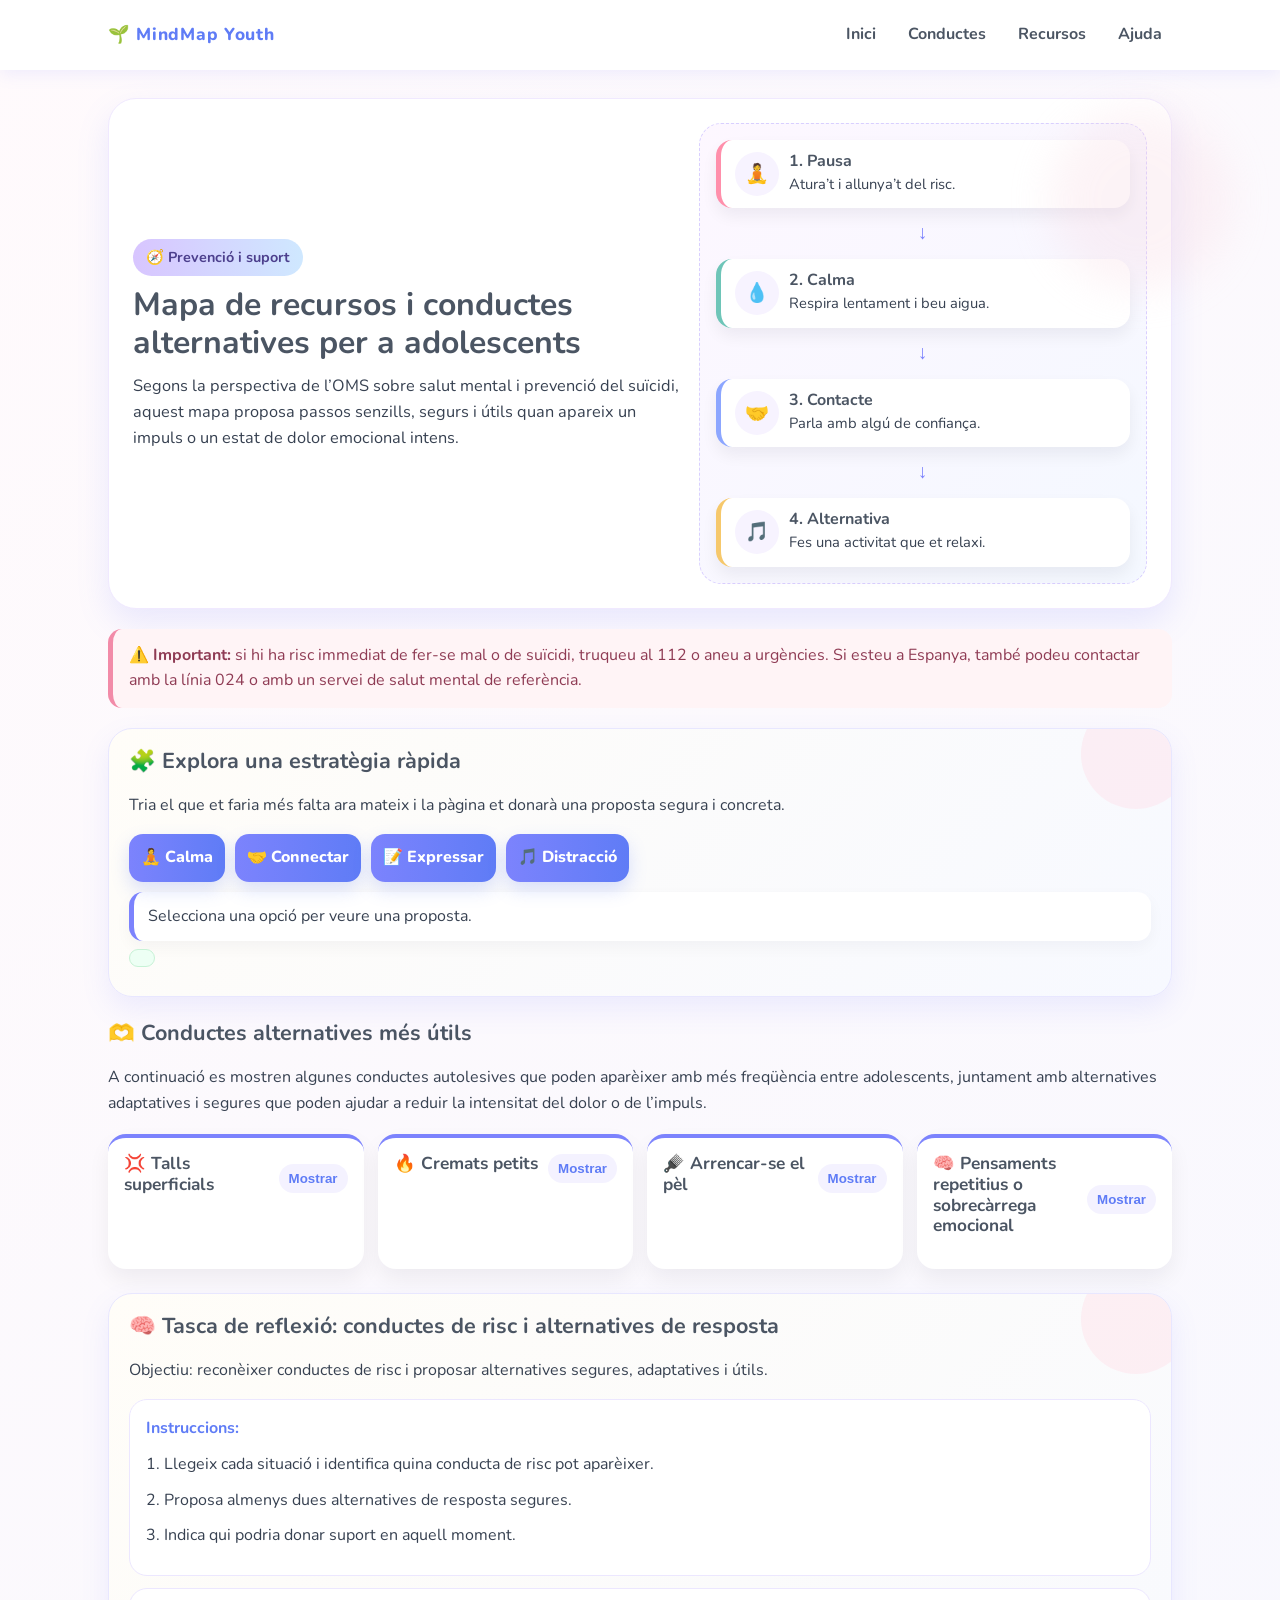
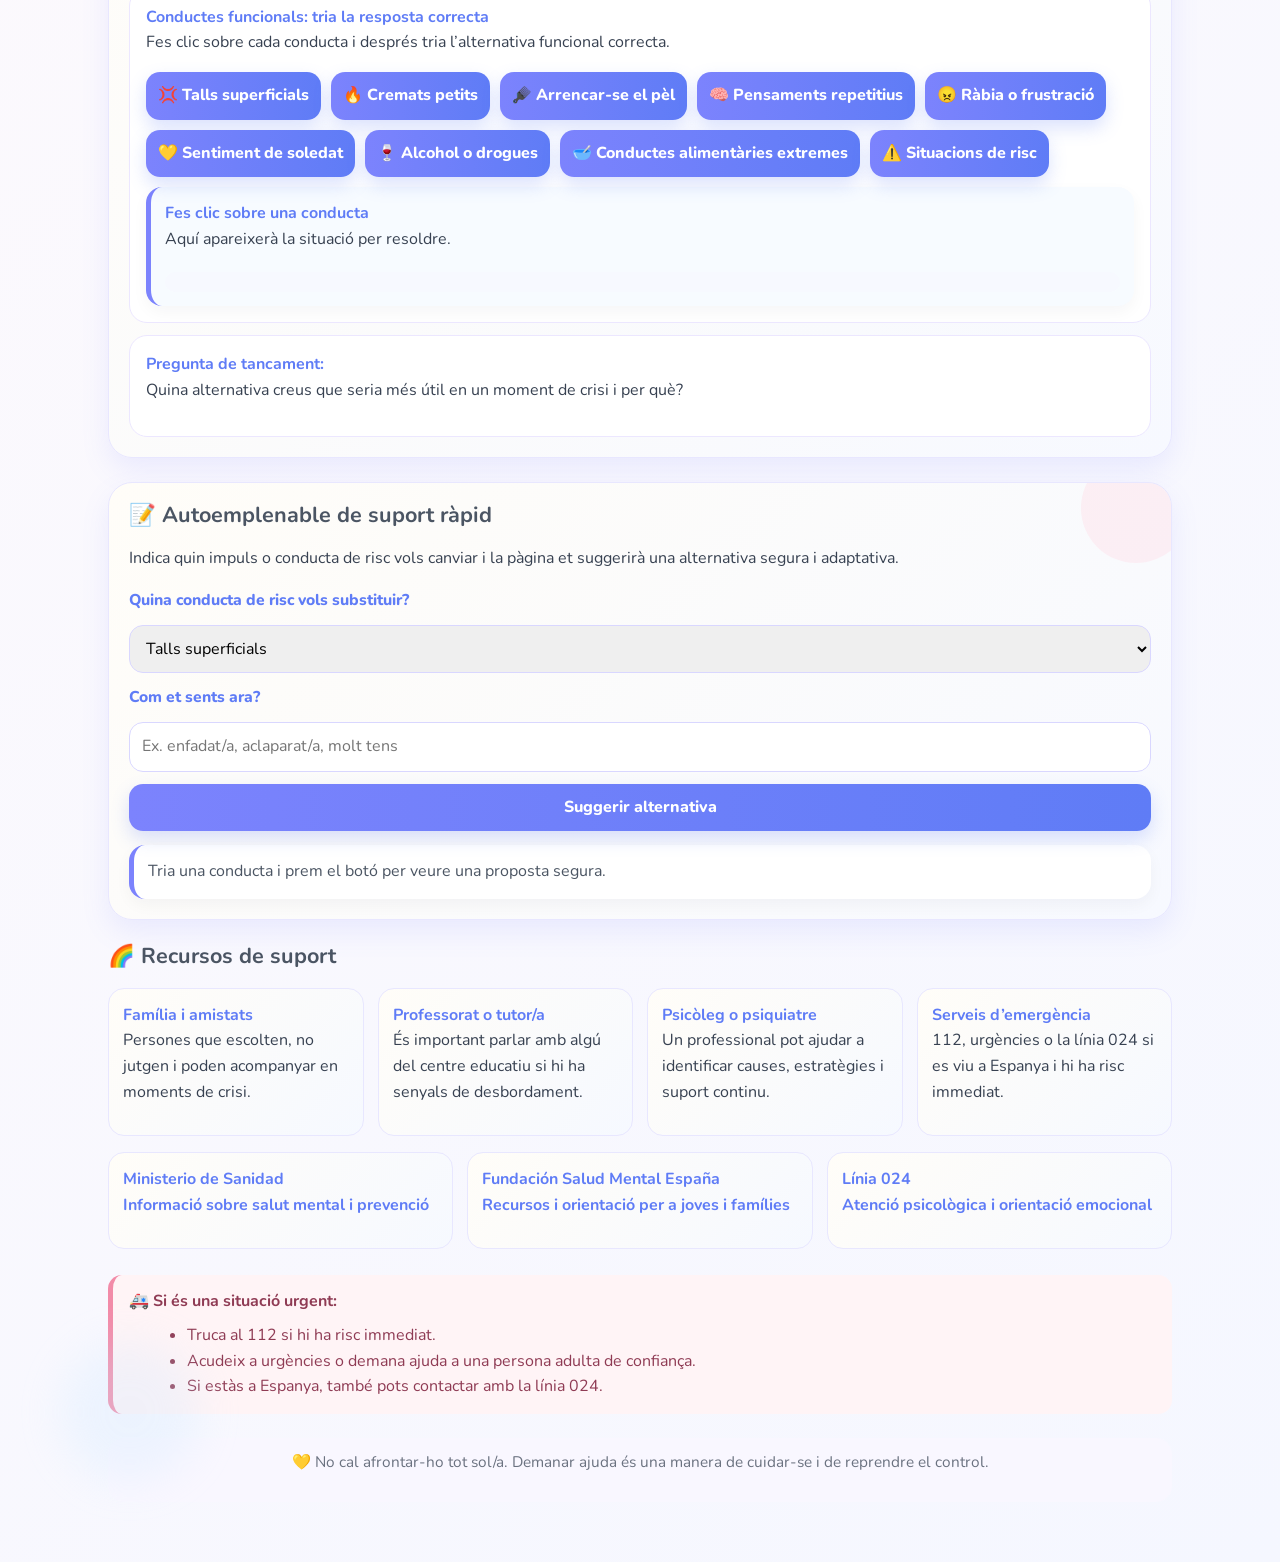
==== index.html @ 712b7b33 "Add files via upload" ====
<!DOCTYPE html>
<html lang="ca">
<head>
  <meta charset="UTF-8" />
  <meta name="viewport" content="width=device-width, initial-scale=1.0" />
  <title>Mapa de recursos i conductes alternatives</title>
  <style>
    @import url('https://fonts.googleapis.com/css2?family=Nunito:wght@400;600;700;800&family=Manrope:wght@500;700;800&display=swap');

    :root {
      --rosa: #f7d6e0;
      --lila: #d8c5ff;
      --blau: #cfe8ff;
      --verd: #dff5e1;
      --groc: #fff2c2;
      --text: #374151;
      --titol: #4b5563;
      --blanc: #ffffff;
      --accent: #7c83fd;
      --accent-2: #5f7cf6;
    }

    * { box-sizing: border-box; }
    body {
      margin: 0;
      font-family: "Nunito", "Segoe UI", sans-serif;
      background: linear-gradient(135deg, #fffafc 0%, #f5f7ff 100%);
      color: var(--text);
      line-height: 1.6;
    }

    .barra-superior {
      background: rgba(255, 255, 255, 0.95);
      backdrop-filter: blur(8px);
      position: sticky;
      top: 0;
      z-index: 10;
      box-shadow: 0 4px 16px rgba(124, 131, 253, 0.12);
    }

    .barra-superior .contenidor-nav {
      max-width: 1100px;
      margin: 0 auto;
      padding: 14px 18px;
      display: flex;
      justify-content: space-between;
      align-items: center;
    }

    .logo {
      font-weight: 800;
      color: var(--accent-2);
      font-size: 1.08rem;
      letter-spacing: 0.04em;
    }

    .menu {
      display: flex;
      gap: 12px;
      flex-wrap: wrap;
    }

    .menu a {
      text-decoration: none;
      color: var(--titol);
      font-weight: 700;
      padding: 8px 10px;
      border-radius: 999px;
      transition: background 0.2s ease, color 0.2s ease;
    }

    .menu a:hover {
      background: #f2eaff;
      color: var(--accent);
    }

    .contenidor {
      max-width: 1100px;
      margin: 0 auto;
      padding: 28px 18px 60px;
      position: relative;
    }

    .blob {
      position: absolute;
      border-radius: 50%;
      filter: blur(20px);
      opacity: 0.28;
      z-index: 0;
      pointer-events: none;
    }

    .blob-rosa { width: 180px; height: 180px; background: var(--rosa); top: 40px; right: -40px; }
    .blob-blau { width: 140px; height: 140px; background: var(--blau); bottom: 80px; left: -30px; }

    header {
      background: var(--blanc);
      border-radius: 28px;
      padding: 24px;
      box-shadow: 0 14px 32px rgba(124, 131, 253, 0.15);
      margin-bottom: 20px;
      border: 1px solid #f0e9ff;
    }

    .etiqueta {
      display: inline-block;
      background: linear-gradient(90deg, var(--lila), var(--blau));
      color: #4c3f8d;
      padding: 7px 13px;
      border-radius: 999px;
      font-size: 0.9rem;
      font-weight: 700;
      margin-bottom: 10px;
    }

    h1, h2, h3 { line-height: 1.2; color: var(--titol); }
    h1 { font-size: 2rem; margin: 0 0 10px; }
    h2 { font-size: 1.35rem; margin-top: 0; }
    p { margin-top: 0; }

    .hero {
      display: grid;
      grid-template-columns: 1.1fr 0.9fr;
      gap: 18px;
      align-items: center;
    }

    .hero p { font-size: 1.02rem; }

    .mapa {
      background: linear-gradient(135deg, #fdf7ff 0%, #f4f8ff 100%);
      border-radius: 22px;
      padding: 16px;
      border: 1px dashed #d9cfff;
      display: grid;
      gap: 10px;
    }

    .nodo {
      background: var(--blanc);
      border-radius: 16px;
      padding: 12px 14px;
      box-shadow: 0 8px 16px rgba(15, 23, 42, 0.06);
      display: flex;
      align-items: center;
      gap: 10px;
    }

    .nodo:nth-child(1) { border-left: 5px solid #ff8fab; }
    .nodo:nth-child(3) { border-left: 5px solid #6ec5b8; }
    .nodo:nth-child(5) { border-left: 5px solid #8ca6ff; }
    .nodo:nth-child(7) { border-left: 5px solid #f6c86b; }

    .icono {
      width: 44px;
      height: 44px;
      border-radius: 50%;
      display: grid;
      place-items: center;
      font-size: 1.2rem;
      background: #f7f3ff;
    }

    .nodo h3 { margin: 0 0 2px; font-size: 1rem; }
    .nodo p { font-size: 0.92rem; margin: 0; }

    .fletxa { text-align: center; color: var(--accent); font-size: 1.2rem; font-weight: 700; }

    .alerta {
      background: #fff4f6;
      border-left: 5px solid #f28ba8;
      padding: 14px 16px;
      border-radius: 14px;
      margin: 20px 0;
      color: #8f3b54;
    }

    .selector-necessitats {
      display: flex;
      flex-wrap: wrap;
      gap: 10px;
      margin: 12px 0 10px;
    }

    .opcio-necessitat {
      border: 1px solid #d9d7ff;
      background: white;
      color: var(--accent-2);
      border-radius: 999px;
      padding: 8px 12px;
      font-weight: 700;
      cursor: pointer;
      transition: transform 0.2s ease, box-shadow 0.2s ease, background 0.2s ease;
    }

    .opcio-necessitat:hover {
      transform: translateY(-1px);
      box-shadow: 0 8px 16px rgba(92, 124, 246, 0.14);
    }

    .opcio-necessitat.escollida {
      background: linear-gradient(90deg, var(--accent), var(--accent-2));
      color: white;
      border-color: transparent;
    }

    .resposta-rapida {
      margin-top: 10px;
      padding: 12px 14px;
      border-radius: 14px;
      background: white;
      border-left: 5px solid var(--accent);
      box-shadow: 0 6px 16px rgba(15, 23, 42, 0.04);
    }

    .missatge-correcte {
      margin-top: 8px;
      padding: 8px 12px;
      border-radius: 12px;
      background: #edfff4;
      color: #1f7a45;
      font-weight: 800;
      border: 1px solid #c7f2d6;
      display: inline-block;
    }

    .targeta-cap {
      display: flex;
      justify-content: space-between;
      align-items: center;
      gap: 10px;
      margin-bottom: 8px;
    }

    .btn-expand {
      border: none;
      background: #f4f2ff;
      color: var(--accent-2);
      font-weight: 700;
      border-radius: 999px;
      padding: 7px 10px;
      cursor: pointer;
    }

    .detall-ocult[hidden] {
      display: none;
    }

    .graella {
      display: grid;
      grid-template-columns: repeat(auto-fit, minmax(250px, 1fr));
      gap: 14px;
      margin: 18px 0 24px;
    }

    .targeta {
      background: var(--blanc);
      border-radius: 18px;
      padding: 16px;
      box-shadow: 0 10px 22px rgba(15, 23, 42, 0.06);
      border-top: 4px solid var(--accent);
    }

    .targeta h3 { margin: 0 0 8px; font-size: 1.08rem; }
    .targeta ul { padding-left: 18px; margin: 0; }

    .formulari-seccio {
      background: linear-gradient(135deg, #fffdf8 0%, #f7f9ff 100%);
      border: 1px solid #e8e7ff;
      border-radius: 24px;
      padding: 20px;
      margin: 20px 0 24px;
      box-shadow: 0 12px 28px rgba(124, 131, 253, 0.12);
      position: relative;
      overflow: hidden;
    }

    .tasca {
      background: white;
      border-radius: 18px;
      padding: 16px;
      border: 1px solid #ece7ff;
      margin-top: 12px;
    }

    .tasca ol {
      padding-left: 18px;
      margin: 10px 0 0;
    }

    .tasca li {
      margin-bottom: 10px;
    }

    .tasca strong {
      color: var(--accent-2);
    }

    .selector-casos {
      display: flex;
      flex-wrap: wrap;
      gap: 10px;
      margin: 12px 0 10px;
    }

    .boto-cas {
      border: 1px solid #d9d7ff;
      background: white;
      color: var(--accent-2);
      border-radius: 999px;
      padding: 8px 12px;
      font-weight: 700;
      cursor: pointer;
      transition: transform 0.2s ease, box-shadow 0.2s ease, background 0.2s ease;
    }

    .boto-cas:hover {
      transform: translateY(-1px);
      box-shadow: 0 8px 16px rgba(92, 124, 246, 0.14);
    }

    .boto-cas.actiu {
      background: linear-gradient(90deg, var(--accent), var(--accent-2));
      color: white;
      border-color: transparent;
    }

    .resposta-cas {
      margin-top: 10px;
      padding: 14px;
      border-radius: 16px;
      background: #f7fbff;
      border-left: 5px solid var(--accent);
      box-shadow: 0 6px 16px rgba(15, 23, 42, 0.04);
    }

    .resposta-cas p {
      margin-bottom: 6px;
    }

    .opcions-resposta {
      display: grid;
      gap: 8px;
      margin-top: 10px;
    }

    .opcio-resposta {
      border: 1px solid #d9d7ff;
      background: white;
      color: var(--text);
      border-radius: 12px;
      padding: 10px 12px;
      text-align: left;
      cursor: pointer;
      font: inherit;
      transition: transform 0.2s ease, box-shadow 0.2s ease, border-color 0.2s ease;
    }

    .opcio-resposta:hover {
      transform: translateY(-1px);
      box-shadow: 0 6px 12px rgba(92, 124, 246, 0.12);
    }

    .opcio-resposta.correcta {
      border-color: #2f9e44;
      background: #f0fff4;
      color: #1f7a45;
    }

    .opcio-resposta.incorrecta {
      border-color: #e03131;
      background: #fff5f5;
      color: #c92a2a;
    }

    .feedback-resposta {
      margin-top: 10px;
      padding: 10px 12px;
      border-radius: 12px;
      background: #f7f9ff;
      color: var(--accent-2);
      font-weight: 700;
    }

    .formulari-seccio::before {
      content: "";
      position: absolute;
      top: -30px;
      right: -20px;
      width: 110px;
      height: 110px;
      background: rgba(255, 214, 227, 0.35);
      border-radius: 50%;
      pointer-events: none;
    }

    .formulari-seccio form {
      display: grid;
      gap: 12px;
      margin-top: 10px;
    }

    .formulari-seccio label {
      font-weight: 800;
      color: var(--accent-2);
      font-size: 0.98rem;
    }

    .formulari-seccio select,
    .formulari-seccio input,
    .formulari-seccio button {
      font: inherit;
      border-radius: 14px;
      border: 1px solid #d9d7ff;
      padding: 11px 12px;
    }

    .formulari-seccio button {
      background: linear-gradient(90deg, var(--accent), var(--accent-2));
      color: white;
      border: none;
      cursor: pointer;
      font-weight: 800;
      transition: transform 0.2s ease, box-shadow 0.2s ease;
      box-shadow: 0 8px 18px rgba(92, 124, 246, 0.22);
    }

    .formulari-seccio button:hover { transform: translateY(-1px); box-shadow: 0 10px 20px rgba(92, 124, 246, 0.26); }

    .resposta {
      margin-top: 14px;
      padding: 14px;
      background: white;
      border-radius: 16px;
      border-left: 5px solid var(--accent);
      color: #4b5563;
      box-shadow: 0 6px 16px rgba(15, 23, 42, 0.04);
    }

    .recursos {
      display: grid;
      grid-template-columns: repeat(auto-fit, minmax(220px, 1fr));
      gap: 14px;
      margin-top: 14px;
    }

    .recurs {
      background: linear-gradient(135deg, #fffdf8 0%, #f6f9ff 100%);
      border: 1px solid #e8e7ff;
      border-radius: 16px;
      padding: 14px;
    }

    .recurs strong { color: var(--accent-2); }
    .recurs a {
      color: var(--accent-2);
      font-weight: 700;
      text-decoration: none;
    }
    .recurs a:hover {
      text-decoration: underline;
    }

    .peu {
      margin-top: 24px;
      text-align: center;
      color: #6b7280;
      font-size: 0.96rem;
      background: #f9f7ff;
      border-radius: 16px;
      padding: 12px;
    }

    @media (max-width: 780px) {
      .hero { grid-template-columns: 1fr; }
    }

    @media (max-width: 640px) {
      h1 { font-size: 1.6rem; }
      header { padding: 20px; }
    }
  </style>
</head>
<body>
  <nav class="barra-superior">
    <div class="contenidor-nav">
      <div class="logo">🌱 MindMap Youth</div>
      <div class="menu">
        <a href="#inici">Inici</a>
        <a href="#conductes">Conductes</a>
        <a href="#recursos">Recursos</a>
        <a href="#ajuda">Ajuda</a>
      </div>
    </div>
  </nav>

  <main class="contenidor" id="inici">
    <div class="blob blob-rosa"></div>
    <div class="blob blob-blau"></div>
    <header>
      <div class="hero">
        <div>
          <span class="etiqueta">🧭 Prevenció i suport</span>
          <h1>Mapa de recursos i conductes alternatives per a adolescents</h1>
          <p>Segons la perspectiva de l’OMS sobre salut mental i prevenció del suïcidi, aquest mapa proposa passos senzills, segurs i útils quan apareix un impuls o un estat de dolor emocional intens.</p>
        </div>
        <div class="mapa">
          <div class="nodo">
            <div class="icono">🧘</div>
            <div><h3>1. Pausa</h3><p>Atura’t i allunya’t del risc.</p></div>
          </div>
          <div class="fletxa">↓</div>
          <div class="nodo">
            <div class="icono">💧</div>
            <div><h3>2. Calma</h3><p>Respira lentament i beu aigua.</p></div>
          </div>
          <div class="fletxa">↓</div>
          <div class="nodo">
            <div class="icono">🤝</div>
            <div><h3>3. Contacte</h3><p>Parla amb algú de confiança.</p></div>
          </div>
          <div class="fletxa">↓</div>
          <div class="nodo">
            <div class="icono">🎵</div>
            <div><h3>4. Alternativa</h3><p>Fes una activitat que et relaxi.</p></div>
          </div>
        </div>
      </div>
    </header>

    <section class="alerta">
      <strong>⚠️ Important:</strong> si hi ha risc immediat de fer-se mal o de suïcidi, truqueu al 112 o aneu a urgències. Si esteu a Espanya, també podeu contactar amb la línia 024 o amb un servei de salut mental de referència.
    </section>

    <section class="formulari-seccio" aria-labelledby="explora-titol">
      <h2 id="explora-titol">🧩 Explora una estratègia ràpida</h2>
      <p>Tria el que et faria més falta ara mateix i la pàgina et donarà una proposta segura i concreta.</p>
      <div class="selector-necessitats" role="group" aria-label="Escull una necessitat">
        <button class="opcio-necessitat" type="button" data-necessitat="calma">🧘 Calma</button>
        <button class="opcio-necessitat" type="button" data-necessitat="connectar">🤝 Connectar</button>
        <button class="opcio-necessitat" type="button" data-necessitat="expressar">📝 Expressar</button>
        <button class="opcio-necessitat" type="button" data-necessitat="distraccio">🎵 Distracció</button>
      </div>
      <div class="resposta-rapida" id="respostaRapida">Selecciona una opció per veure una proposta.</div>
      <div class="missatge-correcte" id="missatgeCorrecte" aria-live="polite"></div>
    </section>

    <section id="conductes">
      <h2>🫶 Conductes alternatives més útils</h2>
      <p>A continuació es mostren algunes conductes autolesives que poden aparèixer amb més freqüència entre adolescents, juntament amb alternatives adaptatives i segures que poden ajudar a reduir la intensitat del dolor o de l’impuls.</p>
      <div class="graella">
        <article class="targeta">
          <div class="targeta-cap">
            <h3>💢 Talls superficials</h3>
            <button class="btn-expand" type="button" data-target="detall-talls">Mostrar</button>
          </div>
          <div class="detall-ocult" id="detall-talls" hidden>
            <ul>
              <li>Alternativa: pressionar una pilota o una manta amb força.</li>
              <li>Alternativa: fer estiraments o caminar ràpidament durant 10 minuts.</li>
              <li>Alternativa: escriure el que es sent en un full o en una aplicació de notes.</li>
              <li>Recordatori: si hi ha risc immediat, demanar ajuda professional.</li>
            </ul>
          </div>
        </article>

        <article class="targeta">
          <div class="targeta-cap">
            <h3>🔥 Cremats petits</h3>
            <button class="btn-expand" type="button" data-target="detall-cremats">Mostrar</button>
          </div>
          <div class="detall-ocult" id="detall-cremats" hidden>
            <ul>
              <li>Alternativa: col·locar una compressa tèbia o una roba suau sobre la zona de tensió.</li>
              <li>Alternativa: posar-se una peça de roba o una manta calenta com a sensació de confort.</li>
              <li>Alternativa: fer respiracions lentes i comptar fins a 100 per allunyar-se de l’impuls.</li>
              <li>Recordatori: si el dolor o la urgència persisteixen, contactar amb algú de confiança.</li>
            </ul>
          </div>
        </article>

        <article class="targeta">
          <div class="targeta-cap">
            <h3>🪮 Arrencar-se el pèl</h3>
            <button class="btn-expand" type="button" data-target="detall-pels">Mostrar</button>
          </div>
          <div class="detall-ocult" id="detall-pels" hidden>
            <ul>
              <li>Alternativa: subjectar una goma elàstica o un objecte de textura suau amb la mà.</li>
              <li>Alternativa: fer servir una eina de relaxació com ara un anell de stress o una pilota antiestrès.</li>
              <li>Alternativa: canviar de lloc i anar a un espai amb gent o amb llum natural.</li>
              <li>Recordatori: la sensació de control pot venir de la pausa i la connexió social.</li>
            </ul>
          </div>
        </article>

        <article class="targeta">
          <div class="targeta-cap">
            <h3>🧠 Pensaments repetitius o sobrecàrrega emocional</h3>
            <button class="btn-expand" type="button" data-target="detall-pensaments">Mostrar</button>
          </div>
          <div class="detall-ocult" id="detall-pensaments" hidden>
            <ul>
              <li>Alternativa: fer respiracions 4-4-6 durant 2 minuts.</li>
              <li>Alternativa: parlar amb una persona de confiança o enviar un missatge curt.</li>
              <li>Alternativa: fer una activitat creativa com dibuixar, escoltar música o escriure.</li>
              <li>Recordatori: si el pensament és persistent, demanar suport professional és una decisió valent.</li>
            </ul>
          </div>
        </article>
      </div>
    </section>

    <section class="formulari-seccio" aria-labelledby="tasca-titol">
      <h2 id="tasca-titol">🧠 Tasca de reflexió: conductes de risc i alternatives de resposta</h2>
      <p>Objectiu: reconèixer conductes de risc i proposar alternatives segures, adaptatives i útils.</p>
      <div class="tasca">
        <strong>Instruccions:</strong>
        <ol>
          <li>Llegeix cada situació i identifica quina conducta de risc pot aparèixer.</li>
          <li>Proposa almenys dues alternatives de resposta segures.</li>
          <li>Indica qui podria donar suport en aquell moment.</li>
        </ol>
      </div>
      <div class="tasca">
        <strong>Conductes funcionals: tria la resposta correcta</strong>
        <p>Fes clic sobre cada conducta i després tria l’alternativa funcional correcta.</p>
        <div class="selector-casos">
          <button class="boto-cas" type="button" data-cas="talls">💢 Talls superficials</button>
          <button class="boto-cas" type="button" data-cas="cremats">🔥 Cremats petits</button>
          <button class="boto-cas" type="button" data-cas="pels">🪮 Arrencar-se el pèl</button>
          <button class="boto-cas" type="button" data-cas="pensaments">🧠 Pensaments repetitius</button>
          <button class="boto-cas" type="button" data-cas="rabia">😠 Ràbia o frustració</button>
          <button class="boto-cas" type="button" data-cas="soledat">💛 Sentiment de soledat</button>
          <button class="boto-cas" type="button" data-cas="drogues">🍷 Alcohol o drogues</button>
          <button class="boto-cas" type="button" data-cas="alimentacio">🥣 Conductes alimentàries extremes</button>
          <button class="boto-cas" type="button" data-cas="perill">⚠️ Situacions de risc</button>
        </div>
        <div class="resposta-cas" id="respostaCas">
          <strong id="titolCas">Fes clic sobre una conducta</strong>
          <p id="textCas">Aquí apareixerà la situació per resoldre.</p>
          <div class="opcions-resposta" id="opcionsResposta"></div>
          <div class="feedback-resposta" id="feedbackResposta"></div>
        </div>
      </div>
      <div class="tasca">
        <strong>Pregunta de tancament:</strong>
        <p>Quina alternativa creus que seria més útil en un moment de crisi i per què?</p>
      </div>
    </section>

    <section class="formulari-seccio" aria-labelledby="autoajuda-titol">
      <h2 id="autoajuda-titol">📝 Autoemplenable de suport ràpid</h2>
      <p>Indica quin impuls o conducta de risc vols canviar i la pàgina et suggerirà una alternativa segura i adaptativa.</p>
      <form id="selectorAlternatives">
        <label for="conducta">Quina conducta de risc vols substituir?</label>
        <select id="conducta" name="conducta">
          <option value="talls">Talls superficials</option>
          <option value="cremats">Cremats petits</option>
          <option value="pels">Arrencar-se el pèl</option>
          <option value="pensaments">Pensaments repetitius</option>
          <option value="rabia">Ràbia o frustració intensa</option>
          <option value="soledat">Sentiment de soledat</option>
        </select>

        <label for="estat">Com et sents ara?</label>
        <input id="estat" name="estat" type="text" placeholder="Ex. enfadat/a, aclaparat/a, molt tens" />

        <button type="submit">Suggerir alternativa</button>
      </form>

      <div class="resposta" id="resposta" aria-live="polite">
        Tria una conducta i prem el botó per veure una proposta segura.
      </div>
    </section>

    <section id="recursos">
      <h2>🌈 Recursos de suport</h2>
      <div class="recursos">
        <div class="recurs">
          <strong>Família i amistats</strong>
          <p>Persones que escolten, no jutgen i poden acompanyar en moments de crisi.</p>
        </div>
        <div class="recurs">
          <strong>Professorat o tutor/a</strong>
          <p>És important parlar amb algú del centre educatiu si hi ha senyals de desbordament.</p>
        </div>
        <div class="recurs">
          <strong>Psicòleg o psiquiatre</strong>
          <p>Un professional pot ajudar a identificar causes, estratègies i suport continu.</p>
        </div>
        <div class="recurs">
          <strong>Serveis d’emergència</strong>
          <p>112, urgències o la línia 024 si es viu a Espanya i hi ha risc immediat.</p>
        </div>
      </div>

      <div class="recursos" style="margin-top: 16px;">
        <div class="recurs">
          <strong>Ministerio de Sanidad</strong>
          <p><a href="https://www.sanidad.gob.es/ciudadanos/saludMental/home.htm" target="_blank" rel="noopener noreferrer">Informació sobre salut mental i prevenció</a></p>
        </div>
        <div class="recurs">
          <strong>Fundación Salud Mental España</strong>
          <p><a href="https://www.fundacionsaludmental.org/" target="_blank" rel="noopener noreferrer">Recursos i orientació per a joves i famílies</a></p>
        </div>
        <div class="recurs">
          <strong>Línia 024</strong>
          <p><a href="https://www.024info.com/" target="_blank" rel="noopener noreferrer">Atenció psicològica i orientació emocional</a></p>
        </div>
      </div>
    </section>

    <section class="alerta" id="ajuda" style="margin-top: 26px;">
      <strong>🚑 Si és una situació urgent:</strong>
      <ul style="margin: 8px 0 0 18px;">
        <li>Truca al 112 si hi ha risc immediat.</li>
        <li>Acudeix a urgències o demana ajuda a una persona adulta de confiança.</li>
        <li>Si estàs a Espanya, també pots contactar amb la línia 024.</li>
      </ul>
    </section>

    <section class="peu">
      <p>💛 No cal afrontar-ho tot sol/a. Demanar ajuda és una manera de cuidar-se i de reprendre el control.</p>
    </section>
  </main>

  <script>
    const form = document.getElementById('selectorAlternatives');
    const resposta = document.getElementById('resposta');
    const respostaRapida = document.getElementById('respostaRapida');
    const missatgeCorrecte = document.getElementById('missatgeCorrecte');
    const opcionsNecessitat = document.querySelectorAll('.opcio-necessitat');
    const botonsExpandir = document.querySelectorAll('.btn-expand');
    const botonsCas = document.querySelectorAll('.boto-cas');
    const respostaCas = document.getElementById('respostaCas');
    const titolCas = document.getElementById('titolCas');
    const textCas = document.getElementById('textCas');
    const opcionsResposta = document.getElementById('opcionsResposta');
    const feedbackResposta = document.getElementById('feedbackResposta');

    const suggeriments = {
      talls: {
        titol: 'Alternativa per a talls superficials',
        text: 'Fes una pausa de 10 minuts, allunya’t del risc, pressiona una pilota o una manta amb força i escriu en un full el que estàs vivint.'
      },
      cremats: {
        titol: 'Alternativa per a cremats petits',
        text: 'Pensa en una activitat de relaxació: respiracions lentes, comptar fins a 100 i posar-te una peça de roba o una manta càlida per a confort.'
      },
      pels: {
        titol: 'Alternativa per a arrencar-se el pèl',
        text: 'Agafa un objecte suau o una goma elàstica amb la mà, canvia de lloc i busca una persona de confiança o un espai amb gent.'
      },
      pensaments: {
        titol: 'Alternativa per a pensaments repetitius',
        text: 'Fes respiracions 4-4-6 durant dos minuts, escolta música tranquil·la o escriu un missatge curt a algú de confiança.'
      },
      rabia: {
        titol: 'Alternativa per a ràbia o frustració intensa',
        text: 'Camina ràpidament, fes estiraments o expressa la ràbia amb una eina segura com escriure o cridar dins d’una manta.'
      },
      soledat: {
        titol: 'Alternativa per a soledat',
        text: 'Contacta amb una persona propera, entra a un espai amb gent o fes una activitat curta amb altres persones.'
      }
    };

    const respostesCas = {
      talls: {
        titol: 'Talls superficials',
        text: 'Quina alternativa funcional seria millor en aquest cas?',
        opcions: [
          'Pressionar una pilota o una manta amb força',
          'Fer servir un objecte tallant',
          'Ignorar el que sents'
        ],
        correcta: 0
      },
      cremats: {
        titol: 'Cremats petits',
        text: 'Quina seria una resposta funcional i segura?',
        opcions: [
          'Posar-se una peça de roba càlida i fer respiracions lentes',
          'Exposar-se al foc',
          'No fer res i esperar'
        ],
        correcta: 0
      },
      pels: {
        titol: 'Arrencar-se el pèl',
        text: 'Quina acció funcional pot substituir la conducta?',
        opcions: [
          'Subjectar una goma elàstica o un objecte suau',
          'Arrencar-se el pèl amb més força',
          'Aïllar-se del món'
        ],
        correcta: 0
      },
      pensaments: {
        titol: 'Pensaments repetitius',
        text: 'Quina alternativa ajuda a reduir la sobrecàrrega emocional?',
        opcions: [
          'Fer respiracions 4-4-6 i escriure un missatge a algú de confiança',
          'Repetir el pensament una i altra vegada',
          'Evitar parlar amb ningú'
        ],
        correcta: 0
      },
      rabia: {
        titol: 'Ràbia o frustració intensa',
        text: 'Quina resposta funcional pot ajudar a descarregar la ràbia?',
        opcions: [
          'Caminar ràpidament, fer estiraments o escriure el que sents',
          'Agressió cap a algú',
          'Tancar-se en silenci sense fer res'
        ],
        correcta: 0
      },
      soledat: {
        titol: 'Sentiment de soledat',
        text: 'Quina alternativa funcional pot millorar l’estat emocional?',
        opcions: [
          'Contactar amb una persona propera o entrar en un espai amb gent',
          'Aïllar-se encara més',
          'Passar tot el dia sense fer res'
        ],
        correcta: 0
      },
      drogues: {
        titol: 'Consum intencionat i repetit d’alcohol o altres drogues',
        text: 'Quina resposta funcional seria més adequada?',
        opcions: [
          'Buscar ajuda professional i allunyar-se del consum',
          'Augmentar el consum per controlar l’emoció',
          'Continuar sense parlar amb ningú'
        ],
        correcta: 0
      },
      alimentacio: {
        titol: 'Conductes alimentàries extremes',
        text: 'Quina alternativa funcional pot ajudar?',
        opcions: [
          'Demanar suport i recuperar una rutina alimentària segura',
          'Continuar amb comportaments extremats',
          'Ignorar el cos i la necessitat de menjar amb regularitat'
        ],
        correcta: 0
      },
      perill: {
        titol: 'Exposar-se deliberadament a situacions molt perilloses',
        text: 'Quina resposta funcional seria la més adient?',
        opcions: [
          'Evitar la situació de risc i demanar ajuda immediata',
          'Entrar-hi de nou per sentir adrenalina',
          'No fer cas del perill'
        ],
        correcta: 0
      }
    };

    let casActual = null;

    function mostrarOpcions(casId) {
      const respostaSeleccionada = respostesCas[casId];
      casActual = casId;
      titolCas.textContent = respostaSeleccionada.titol;
      textCas.textContent = respostaSeleccionada.text;
      opcionsResposta.innerHTML = '';
      feedbackResposta.textContent = '';

      respostaSeleccionada.opcions.forEach((opcio, index) => {
        const boto = document.createElement('button');
        boto.type = 'button';
        boto.className = 'opcio-resposta';
        boto.textContent = opcio;
        boto.addEventListener('click', () => {
          const esCorrecta = index === respostaSeleccionada.correcta;
          document.querySelectorAll('.opcio-resposta').forEach((item) => item.classList.remove('correcta', 'incorrecta'));
          if (esCorrecta) {
            boto.classList.add('correcta');
            feedbackResposta.textContent = 'Correcte! Aquesta és una conducta funcional i segura.';
          } else {
            boto.classList.add('incorrecta');
            feedbackResposta.textContent = 'No és l’opció correcta. Prova amb una resposta més funcional i segura.';
          }
        });
        opcionsResposta.appendChild(boto);
      });
    }

    botonsCas.forEach((boton) => {
      boton.addEventListener('click', () => {
        botonsCas.forEach((item) => item.classList.remove('actiu'));
        boton.classList.add('actiu');
        mostrarOpcions(boton.dataset.cas);
      });
    });

    form.addEventListener('submit', function (event) {
      event.preventDefault();
      const conducta = document.getElementById('conducta').value;
      const estat = document.getElementById('estat').value.trim();
      const suggeriment = suggeriments[conducta];

      if (!suggeriment) {
        resposta.innerHTML = '<strong>Proposta:</strong> Pren una pausa i busca suport immediat si el risc és alt.';
        return;
      }

      let missatge = `<strong>${suggeriment.titol}</strong><br>${suggeriment.text}`;

      if (estat) {
        missatge += `<br><br><strong>Per al teu estat actual:</strong> ${estat}. Pots començar amb una pausa curta i contactar amb algú de confiança.`;
      }

      if (conducta === 'talls' || conducta === 'cremats' || conducta === 'pels') {
        missatge += '<br><br><strong>Recordatori:</strong> si el risc és immediat, demana ajuda professional o truca al 112 o a la línia 024.';
      }

      resposta.innerHTML = missatge;
    });

    const missatgesRapids = {
      calma: 'Fes una pausa de 2 minuts, respira lentament i allunya’t del lloc o de l’objecte que intensifica l’impuls.',
      connectar: 'Envia un missatge curt a algú de confiança o entra en un espai amb gent durant uns minuts.',
      expressar: 'Escriu el que sents en un full o en una nota, o posa música tranquil·la mentre respiraves.',
      distraccio: 'Fes un passeig curt, estira’t o dedica 5 minuts a una activitat senzilla amb les mans.'
    };

    opcionsNecessitat.forEach((boton) => {
      boton.addEventListener('click', () => {
        opcionsNecessitat.forEach((item) => item.classList.remove('escollida'));
        boton.classList.add('escollida');
        const necessitat = boton.dataset.necessitat;
        respostaRapida.innerHTML = `<strong>Proposta ràpida:</strong> ${missatgesRapids[necessitat]}`;
        missatgeCorrecte.textContent = 'Correcte!';
      });
    });

    botonsExpandir.forEach((boton) => {
      boton.addEventListener('click', () => {
        const target = document.getElementById(boton.dataset.target);
        const mostrar = target.hidden;
        target.hidden = !mostrar;
        boton.textContent = mostrar ? 'Ocultar' : 'Mostrar';
      });
    });
  </script>
</body>
</html>
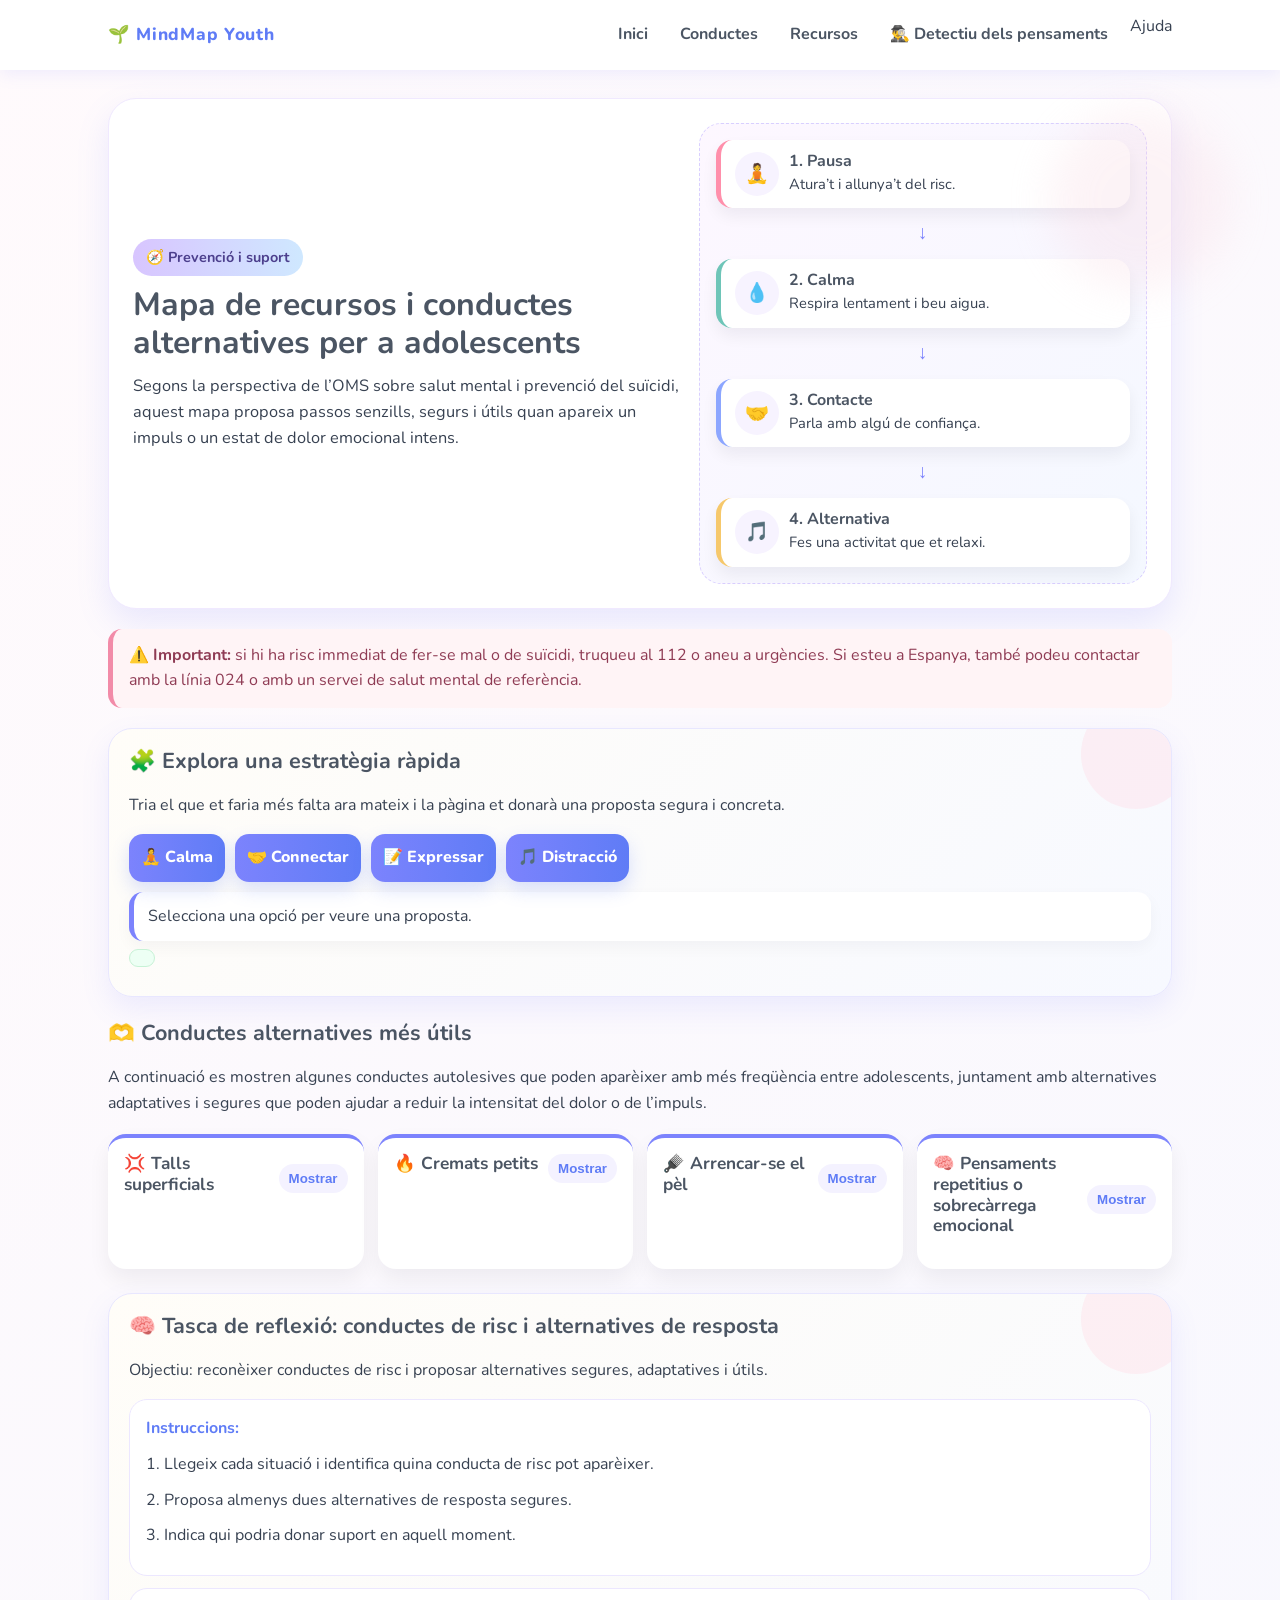
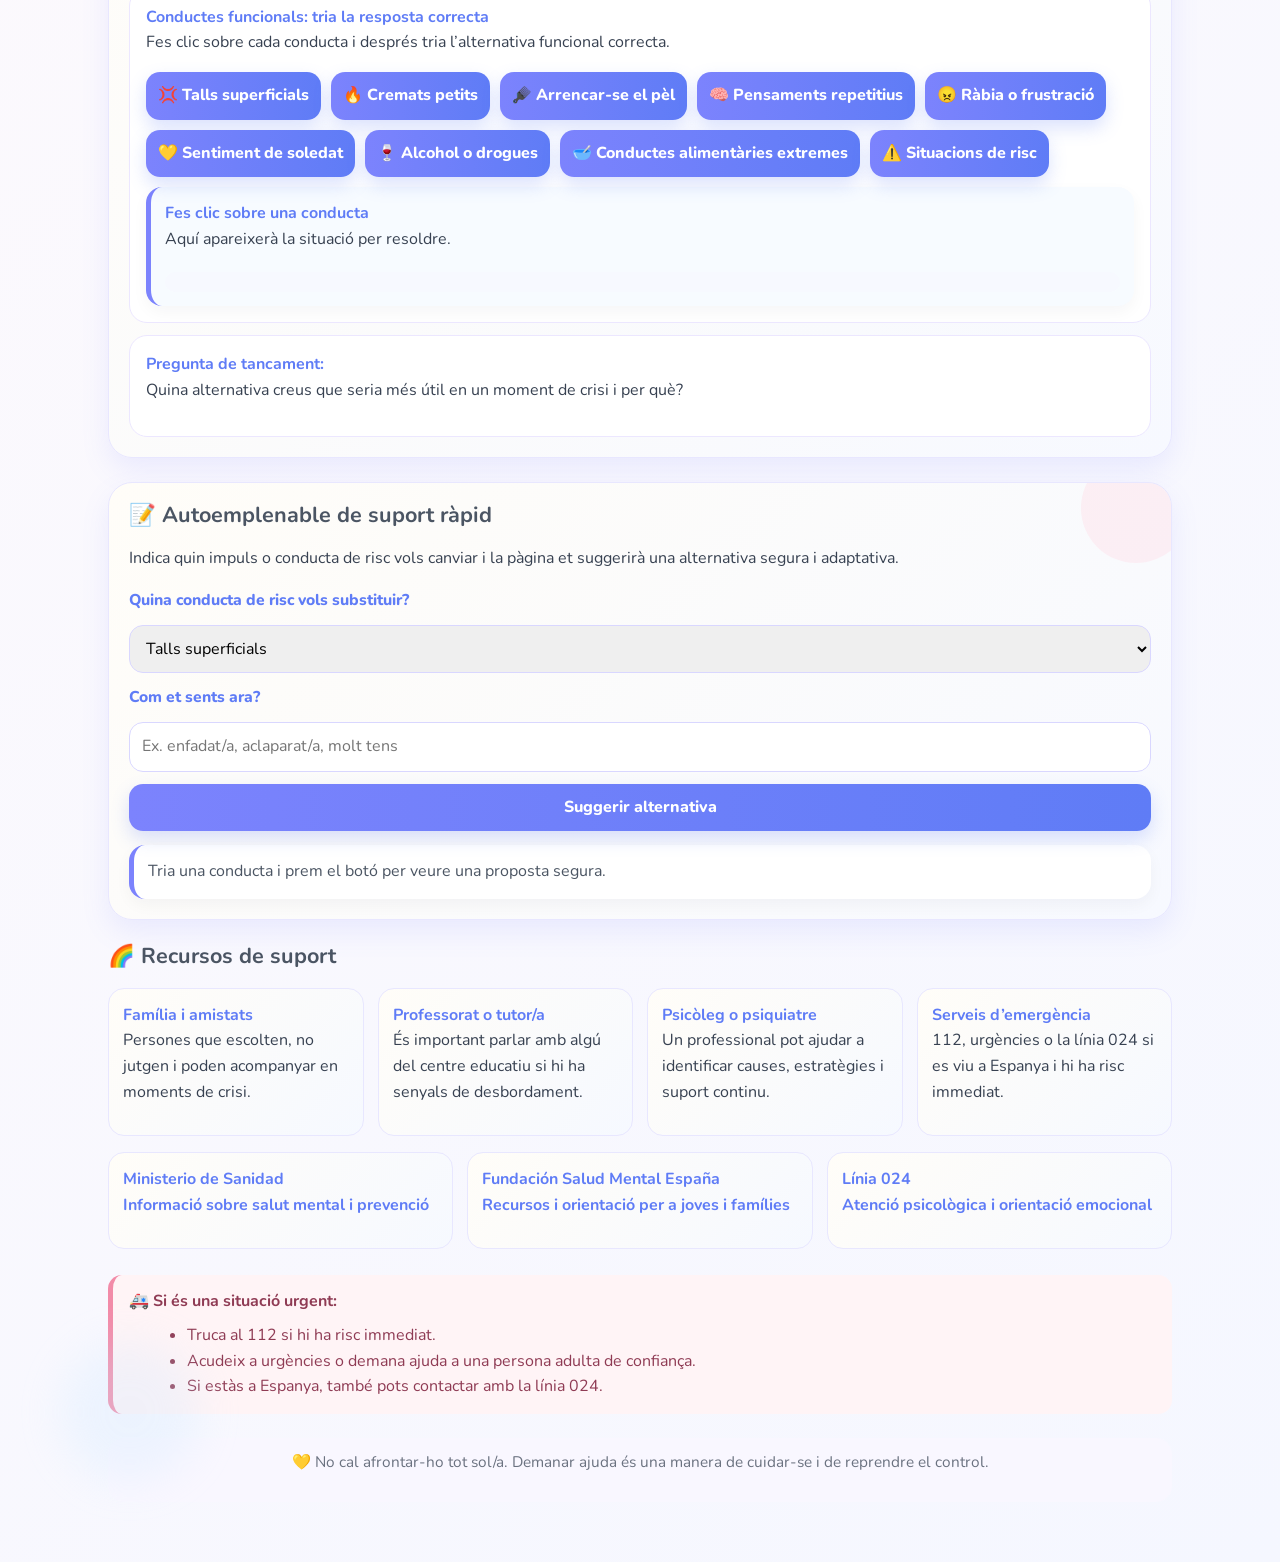
==== commit ed5b1fec: "afegir enllaç del detectiu al menú" ====
--- a/index.html
+++ b/index.html
@@ -489,6 +489,7 @@
         <a href="#inici">Inici</a>
         <a href="#conductes">Conductes</a>
         <a href="#recursos">Recursos</a>
+        <a href="detectiu_pensaments.html">🕵️‍♂️ Detectiu dels pensaments</a
         <a href="#ajuda">Ajuda</a>
       </div>
     </div>
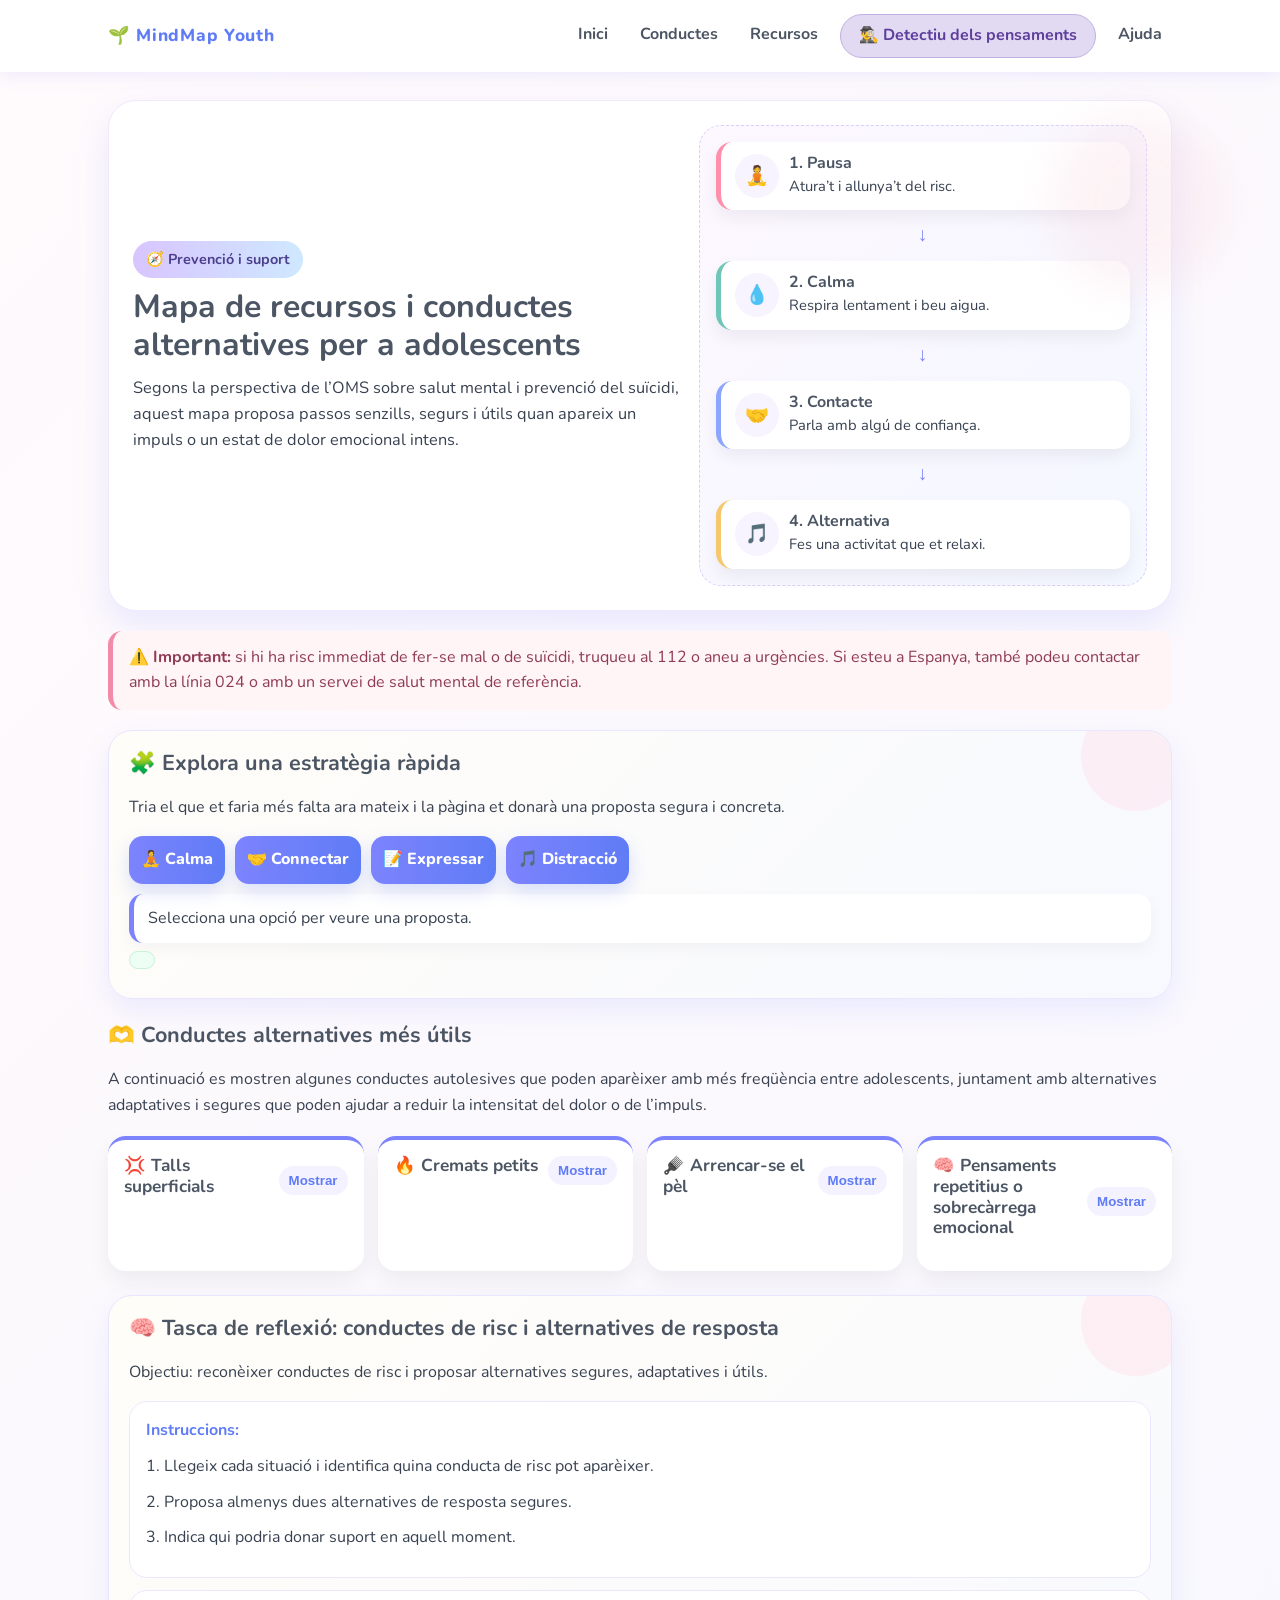
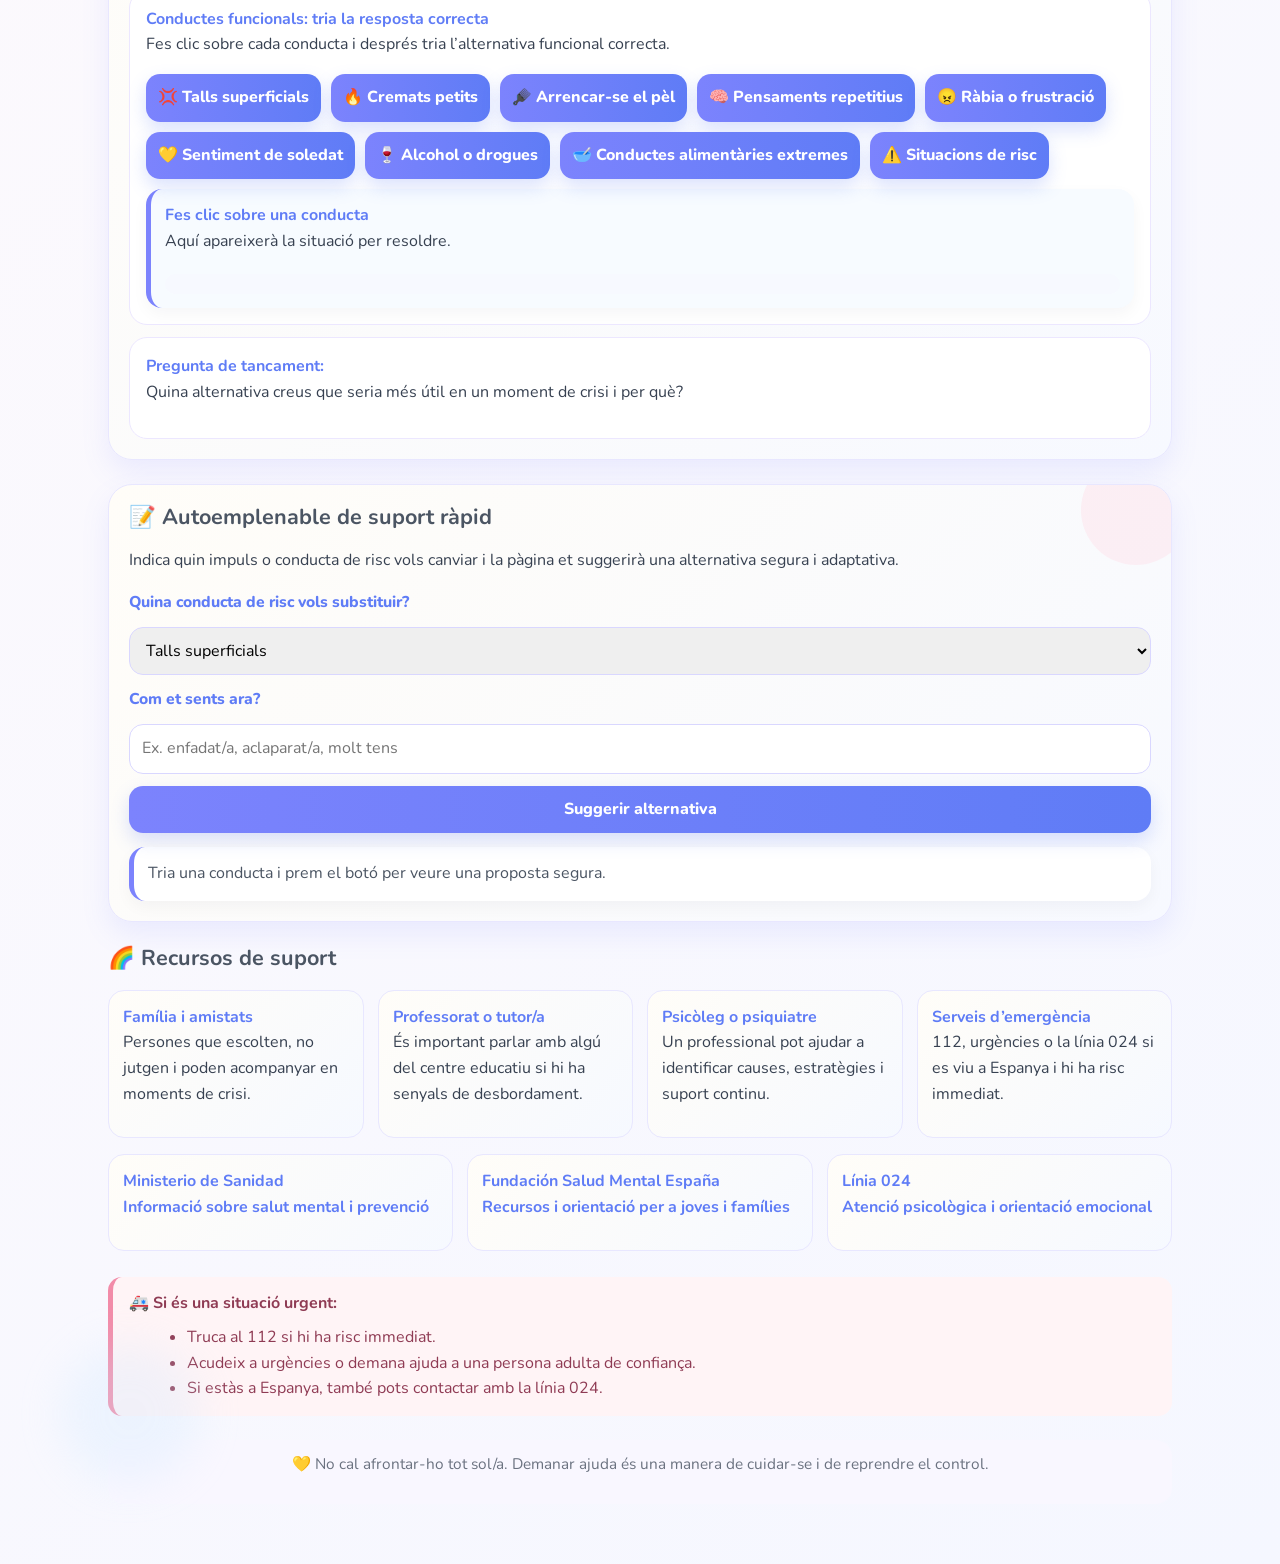
==== commit 1004f103: "estil lila clar personalitzat per al detectiu" ====
--- a/index.html
+++ b/index.html
@@ -489,8 +489,7 @@
         <a href="#inici">Inici</a>
         <a href="#conductes">Conductes</a>
         <a href="#recursos">Recursos</a>
-        <a href="detectiu_pensaments.html">🕵️‍♂️ Detectiu dels pensaments</a
-        <a href="#ajuda">Ajuda</a>
+<a href="detectiu_pensaments.html" style="background-color: #E2D9F3; color: #5D3F9B; padding: 8px 18px; border-radius: 50px; text-decoration: none; font-weight: bold; display: inline-block; border: 1.5px solid #C0B0E0; transition: background-color 0.3s ease;">🕵️‍♂️ Detectiu dels pensaments</a>        <a href="#ajuda">Ajuda</a>
       </div>
     </div>
   </nav>
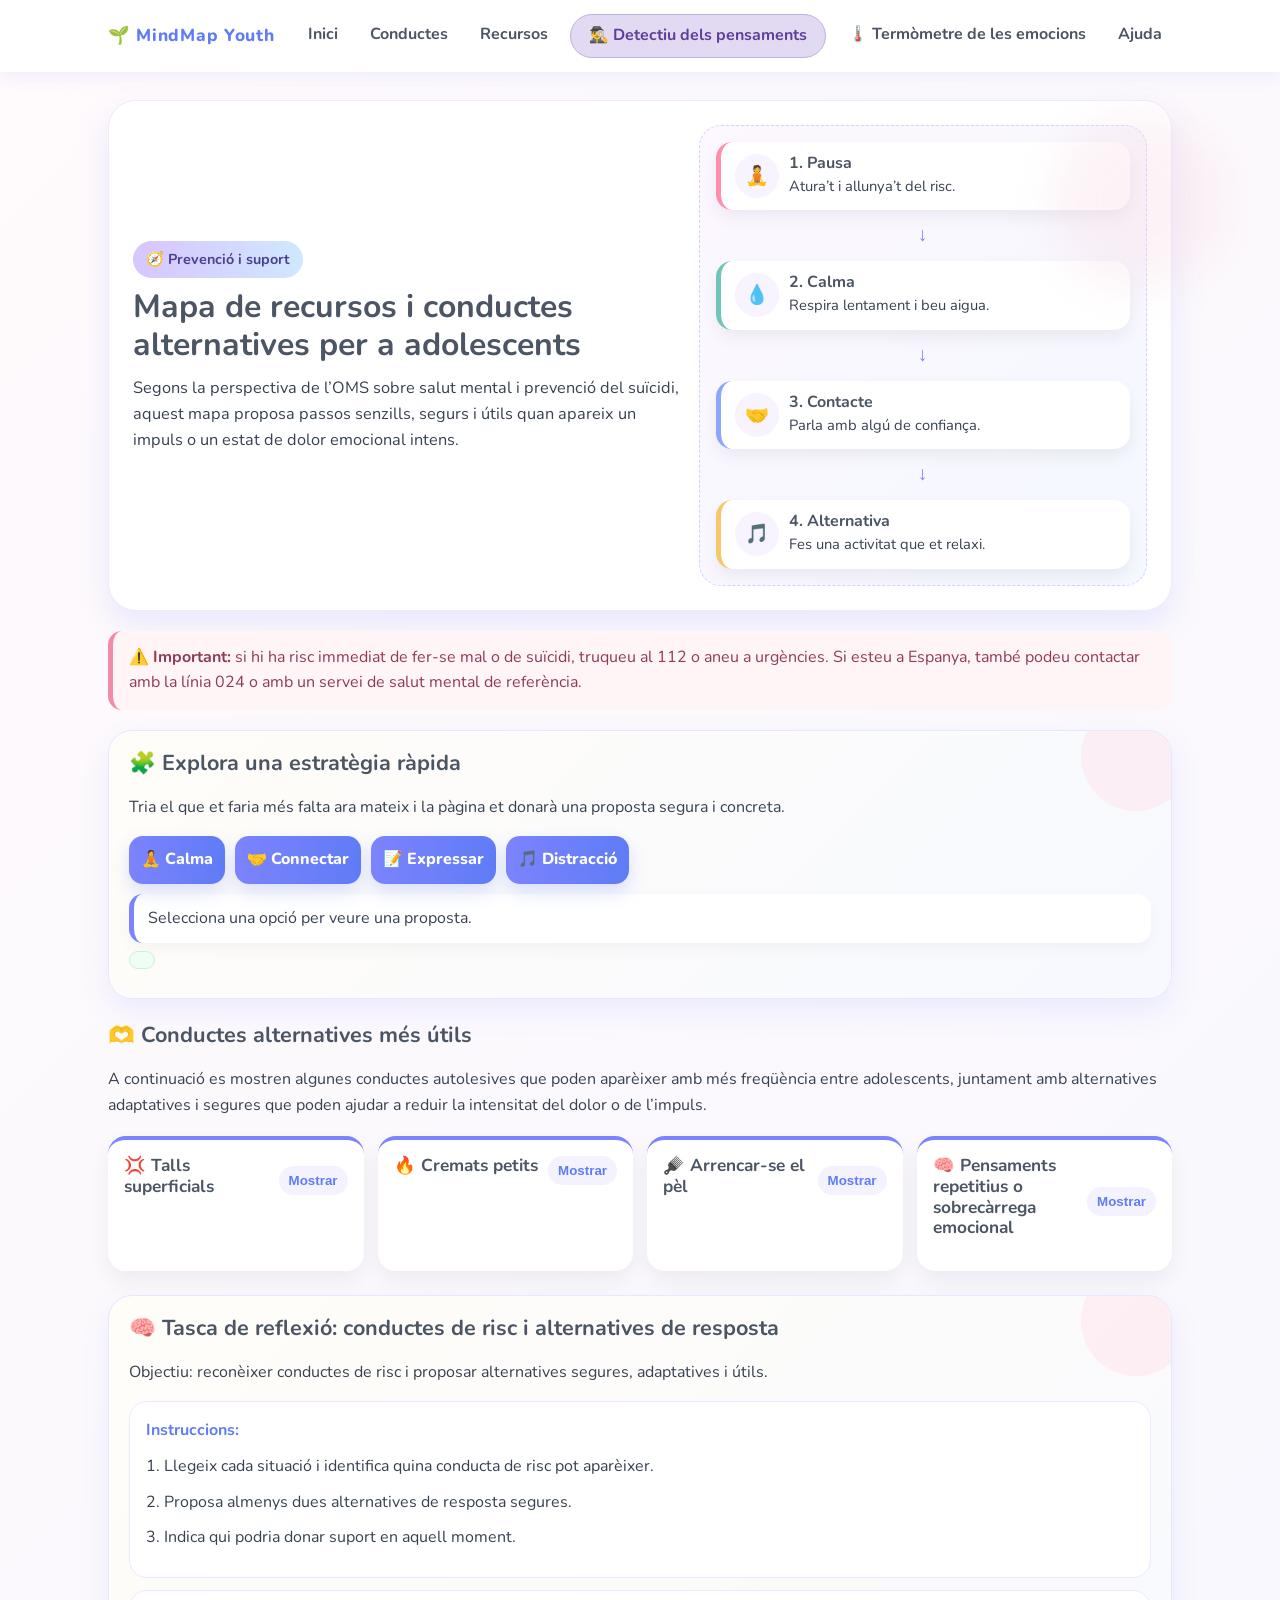
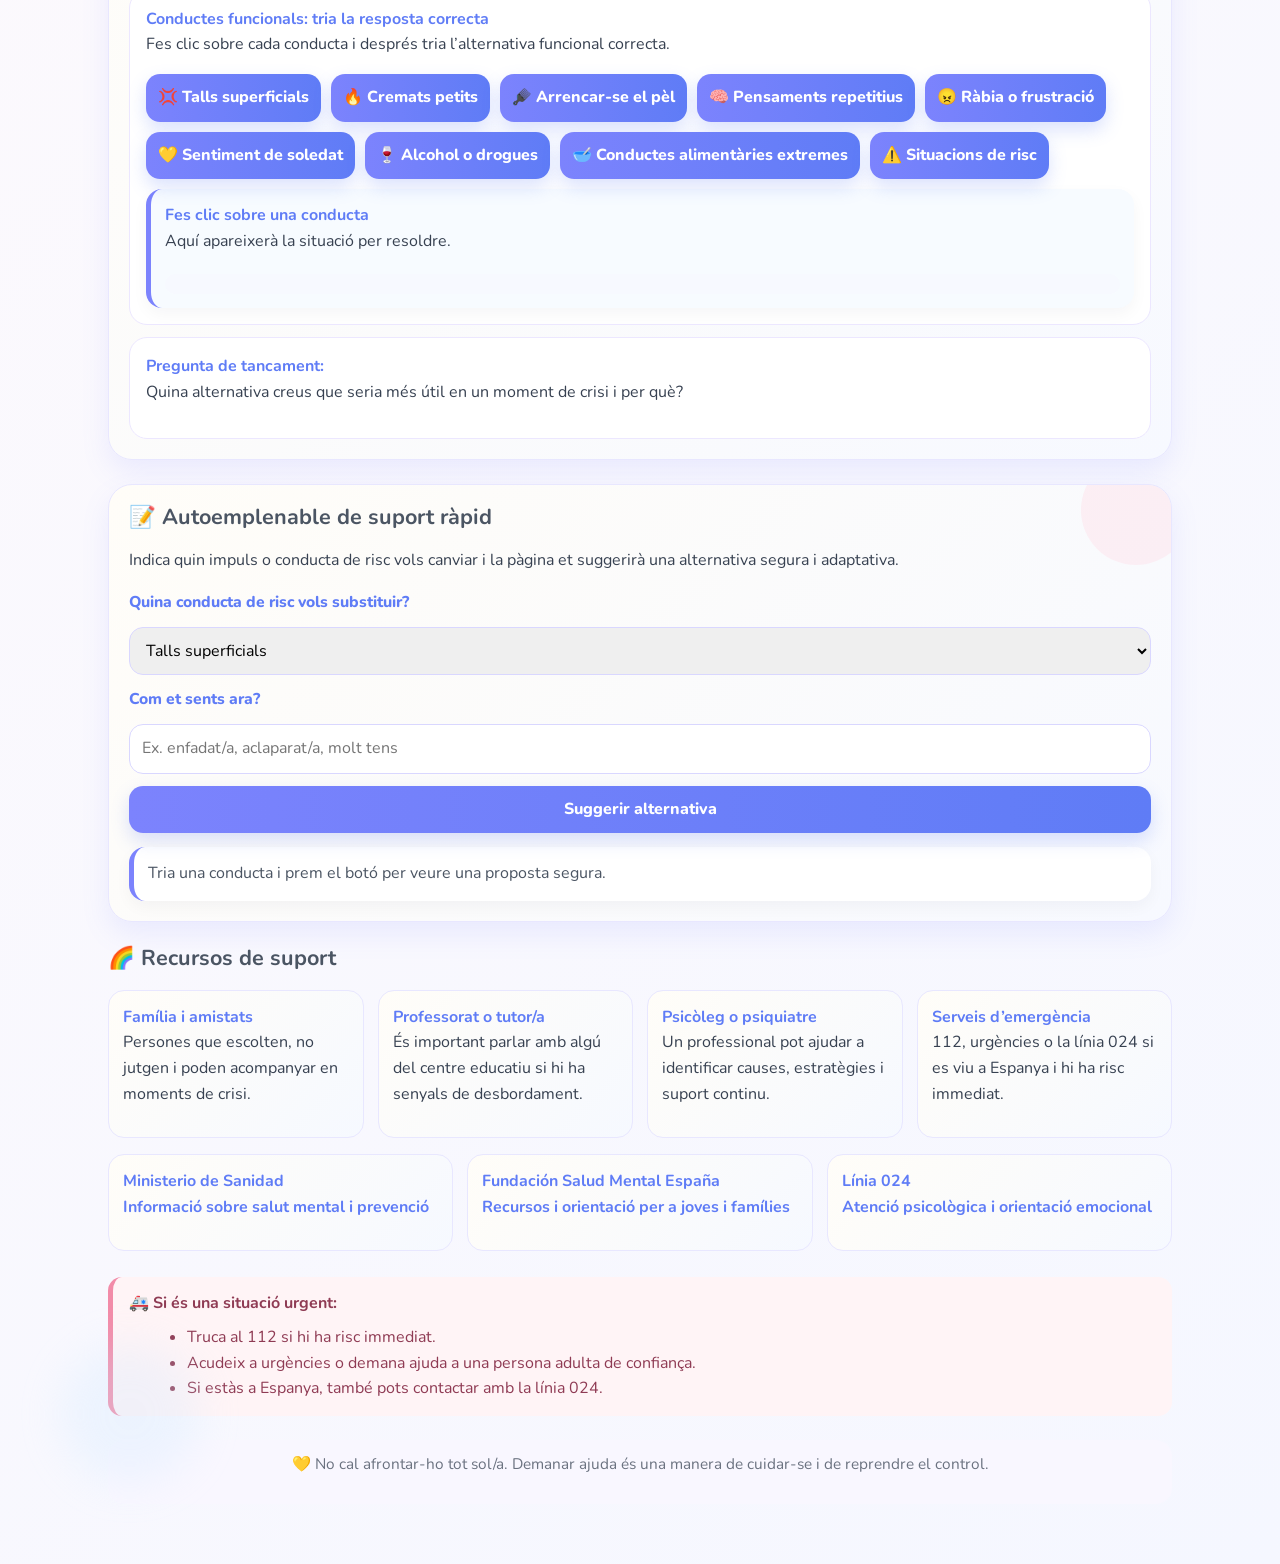
==== commit bac9c145: "Afegit boto del termometre al menu principal" ====
--- a/index.html
+++ b/index.html
@@ -489,7 +489,9 @@
         <a href="#inici">Inici</a>
         <a href="#conductes">Conductes</a>
         <a href="#recursos">Recursos</a>
-<a href="detectiu_pensaments.html" style="background-color: #E2D9F3; color: #5D3F9B; padding: 8px 18px; border-radius: 50px; text-decoration: none; font-weight: bold; display: inline-block; border: 1.5px solid #C0B0E0; transition: background-color 0.3s ease;">🕵️‍♂️ Detectiu dels pensaments</a>        <a href="#ajuda">Ajuda</a>
+<a href="detectiu_pensaments.html" style="background-color: #E2D9F3; color: #5D3F9B; padding: 8px 18px; border-radius: 50px; text-decoration: none; font-weight: bold; display: inline-block; border: 1.5px solid #C0B0E0; transition: background-color 0.3s ease;">🕵️‍♂️ Detectiu dels pensaments</a>
+<a href="termometre.html" class="boto-termometre">🌡️ Termòmetre de les emocions</a> 
+        <a href="#ajuda">Ajuda</a>
       </div>
     </div>
   </nav>
@@ -725,227 +727,6 @@
     </section>
   </main>
 
-  <script>
-    const form = document.getElementById('selectorAlternatives');
-    const resposta = document.getElementById('resposta');
-    const respostaRapida = document.getElementById('respostaRapida');
-    const missatgeCorrecte = document.getElementById('missatgeCorrecte');
-    const opcionsNecessitat = document.querySelectorAll('.opcio-necessitat');
-    const botonsExpandir = document.querySelectorAll('.btn-expand');
-    const botonsCas = document.querySelectorAll('.boto-cas');
-    const respostaCas = document.getElementById('respostaCas');
-    const titolCas = document.getElementById('titolCas');
-    const textCas = document.getElementById('textCas');
-    const opcionsResposta = document.getElementById('opcionsResposta');
-    const feedbackResposta = document.getElementById('feedbackResposta');
-
-    const suggeriments = {
-      talls: {
-        titol: 'Alternativa per a talls superficials',
-        text: 'Fes una pausa de 10 minuts, allunya’t del risc, pressiona una pilota o una manta amb força i escriu en un full el que estàs vivint.'
-      },
-      cremats: {
-        titol: 'Alternativa per a cremats petits',
-        text: 'Pensa en una activitat de relaxació: respiracions lentes, comptar fins a 100 i posar-te una peça de roba o una manta càlida per a confort.'
-      },
-      pels: {
-        titol: 'Alternativa per a arrencar-se el pèl',
-        text: 'Agafa un objecte suau o una goma elàstica amb la mà, canvia de lloc i busca una persona de confiança o un espai amb gent.'
-      },
-      pensaments: {
-        titol: 'Alternativa per a pensaments repetitius',
-        text: 'Fes respiracions 4-4-6 durant dos minuts, escolta música tranquil·la o escriu un missatge curt a algú de confiança.'
-      },
-      rabia: {
-        titol: 'Alternativa per a ràbia o frustració intensa',
-        text: 'Camina ràpidament, fes estiraments o expressa la ràbia amb una eina segura com escriure o cridar dins d’una manta.'
-      },
-      soledat: {
-        titol: 'Alternativa per a soledat',
-        text: 'Contacta amb una persona propera, entra a un espai amb gent o fes una activitat curta amb altres persones.'
-      }
-    };
-
-    const respostesCas = {
-      talls: {
-        titol: 'Talls superficials',
-        text: 'Quina alternativa funcional seria millor en aquest cas?',
-        opcions: [
-          'Pressionar una pilota o una manta amb força',
-          'Fer servir un objecte tallant',
-          'Ignorar el que sents'
-        ],
-        correcta: 0
-      },
-      cremats: {
-        titol: 'Cremats petits',
-        text: 'Quina seria una resposta funcional i segura?',
-        opcions: [
-          'Posar-se una peça de roba càlida i fer respiracions lentes',
-          'Exposar-se al foc',
-          'No fer res i esperar'
-        ],
-        correcta: 0
-      },
-      pels: {
-        titol: 'Arrencar-se el pèl',
-        text: 'Quina acció funcional pot substituir la conducta?',
-        opcions: [
-          'Subjectar una goma elàstica o un objecte suau',
-          'Arrencar-se el pèl amb més força',
-          'Aïllar-se del món'
-        ],
-        correcta: 0
-      },
-      pensaments: {
-        titol: 'Pensaments repetitius',
-        text: 'Quina alternativa ajuda a reduir la sobrecàrrega emocional?',
-        opcions: [
-          'Fer respiracions 4-4-6 i escriure un missatge a algú de confiança',
-          'Repetir el pensament una i altra vegada',
-          'Evitar parlar amb ningú'
-        ],
-        correcta: 0
-      },
-      rabia: {
-        titol: 'Ràbia o frustració intensa',
-        text: 'Quina resposta funcional pot ajudar a descarregar la ràbia?',
-        opcions: [
-          'Caminar ràpidament, fer estiraments o escriure el que sents',
-          'Agressió cap a algú',
-          'Tancar-se en silenci sense fer res'
-        ],
-        correcta: 0
-      },
-      soledat: {
-        titol: 'Sentiment de soledat',
-        text: 'Quina alternativa funcional pot millorar l’estat emocional?',
-        opcions: [
-          'Contactar amb una persona propera o entrar en un espai amb gent',
-          'Aïllar-se encara més',
-          'Passar tot el dia sense fer res'
-        ],
-        correcta: 0
-      },
-      drogues: {
-        titol: 'Consum intencionat i repetit d’alcohol o altres drogues',
-        text: 'Quina resposta funcional seria més adequada?',
-        opcions: [
-          'Buscar ajuda professional i allunyar-se del consum',
-          'Augmentar el consum per controlar l’emoció',
-          'Continuar sense parlar amb ningú'
-        ],
-        correcta: 0
-      },
-      alimentacio: {
-        titol: 'Conductes alimentàries extremes',
-        text: 'Quina alternativa funcional pot ajudar?',
-        opcions: [
-          'Demanar suport i recuperar una rutina alimentària segura',
-          'Continuar amb comportaments extremats',
-          'Ignorar el cos i la necessitat de menjar amb regularitat'
-        ],
-        correcta: 0
-      },
-      perill: {
-        titol: 'Exposar-se deliberadament a situacions molt perilloses',
-        text: 'Quina resposta funcional seria la més adient?',
-        opcions: [
-          'Evitar la situació de risc i demanar ajuda immediata',
-          'Entrar-hi de nou per sentir adrenalina',
-          'No fer cas del perill'
-        ],
-        correcta: 0
-      }
-    };
-
-    let casActual = null;
-
-    function mostrarOpcions(casId) {
-      const respostaSeleccionada = respostesCas[casId];
-      casActual = casId;
-      titolCas.textContent = respostaSeleccionada.titol;
-      textCas.textContent = respostaSeleccionada.text;
-      opcionsResposta.innerHTML = '';
-      feedbackResposta.textContent = '';
-
-      respostaSeleccionada.opcions.forEach((opcio, index) => {
-        const boto = document.createElement('button');
-        boto.type = 'button';
-        boto.className = 'opcio-resposta';
-        boto.textContent = opcio;
-        boto.addEventListener('click', () => {
-          const esCorrecta = index === respostaSeleccionada.correcta;
-          document.querySelectorAll('.opcio-resposta').forEach((item) => item.classList.remove('correcta', 'incorrecta'));
-          if (esCorrecta) {
-            boto.classList.add('correcta');
-            feedbackResposta.textContent = 'Correcte! Aquesta és una conducta funcional i segura.';
-          } else {
-            boto.classList.add('incorrecta');
-            feedbackResposta.textContent = 'No és l’opció correcta. Prova amb una resposta més funcional i segura.';
-          }
-        });
-        opcionsResposta.appendChild(boto);
-      });
-    }
-
-    botonsCas.forEach((boton) => {
-      boton.addEventListener('click', () => {
-        botonsCas.forEach((item) => item.classList.remove('actiu'));
-        boton.classList.add('actiu');
-        mostrarOpcions(boton.dataset.cas);
-      });
-    });
-
-    form.addEventListener('submit', function (event) {
-      event.preventDefault();
-      const conducta = document.getElementById('conducta').value;
-      const estat = document.getElementById('estat').value.trim();
-      const suggeriment = suggeriments[conducta];
-
-      if (!suggeriment) {
-        resposta.innerHTML = '<strong>Proposta:</strong> Pren una pausa i busca suport immediat si el risc és alt.';
-        return;
-      }
-
-      let missatge = `<strong>${suggeriment.titol}</strong><br>${suggeriment.text}`;
-
-      if (estat) {
-        missatge += `<br><br><strong>Per al teu estat actual:</strong> ${estat}. Pots començar amb una pausa curta i contactar amb algú de confiança.`;
-      }
-
-      if (conducta === 'talls' || conducta === 'cremats' || conducta === 'pels') {
-        missatge += '<br><br><strong>Recordatori:</strong> si el risc és immediat, demana ajuda professional o truca al 112 o a la línia 024.';
-      }
-
-      resposta.innerHTML = missatge;
-    });
-
-    const missatgesRapids = {
-      calma: 'Fes una pausa de 2 minuts, respira lentament i allunya’t del lloc o de l’objecte que intensifica l’impuls.',
-      connectar: 'Envia un missatge curt a algú de confiança o entra en un espai amb gent durant uns minuts.',
-      expressar: 'Escriu el que sents en un full o en una nota, o posa música tranquil·la mentre respiraves.',
-      distraccio: 'Fes un passeig curt, estira’t o dedica 5 minuts a una activitat senzilla amb les mans.'
-    };
-
-    opcionsNecessitat.forEach((boton) => {
-      boton.addEventListener('click', () => {
-        opcionsNecessitat.forEach((item) => item.classList.remove('escollida'));
-        boton.classList.add('escollida');
-        const necessitat = boton.dataset.necessitat;
-        respostaRapida.innerHTML = `<strong>Proposta ràpida:</strong> ${missatgesRapids[necessitat]}`;
-        missatgeCorrecte.textContent = 'Correcte!';
-      });
-    });
-
-    botonsExpandir.forEach((boton) => {
-      boton.addEventListener('click', () => {
-        const target = document.getElementById(boton.dataset.target);
-        const mostrar = target.hidden;
-        target.hidden = !mostrar;
-        boton.textContent = mostrar ? 'Ocultar' : 'Mostrar';
-      });
-    });
-  </script>
+  <script src="js/script.js"></script>
 </body>
 </html>
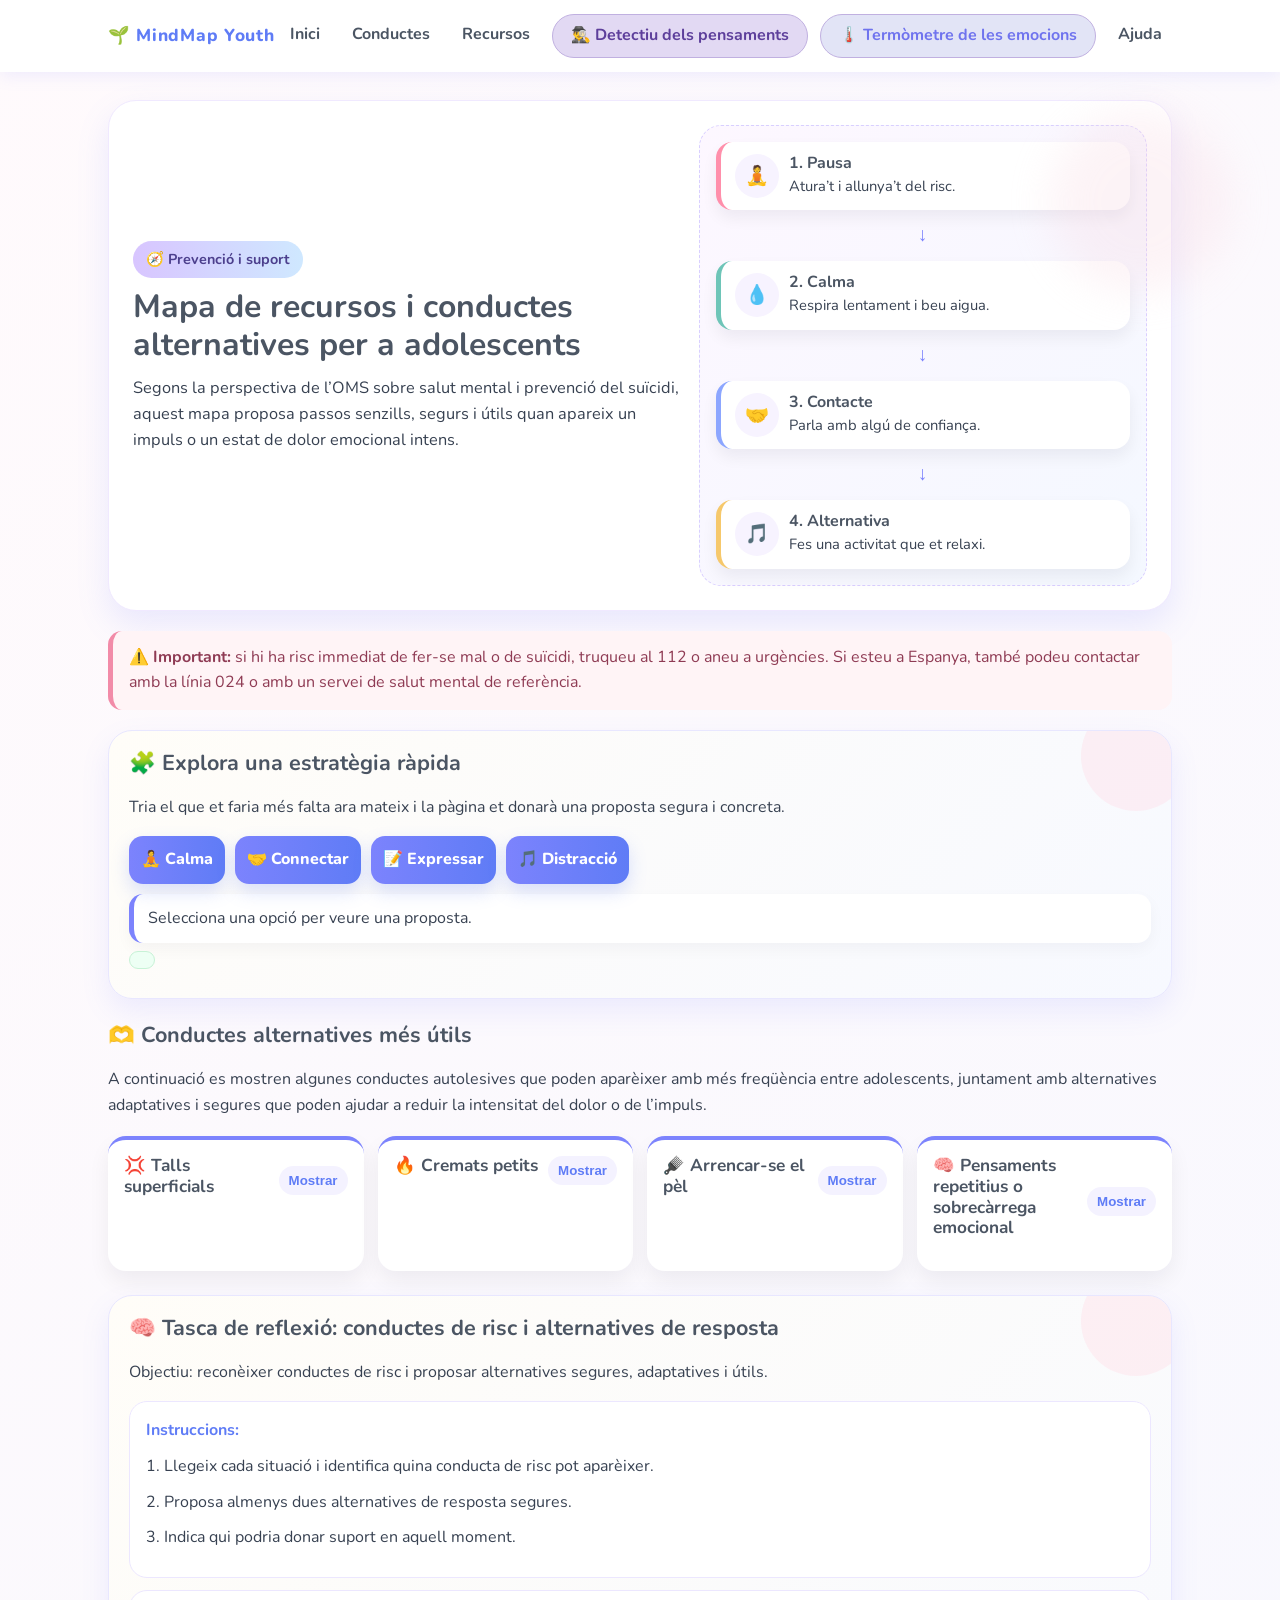
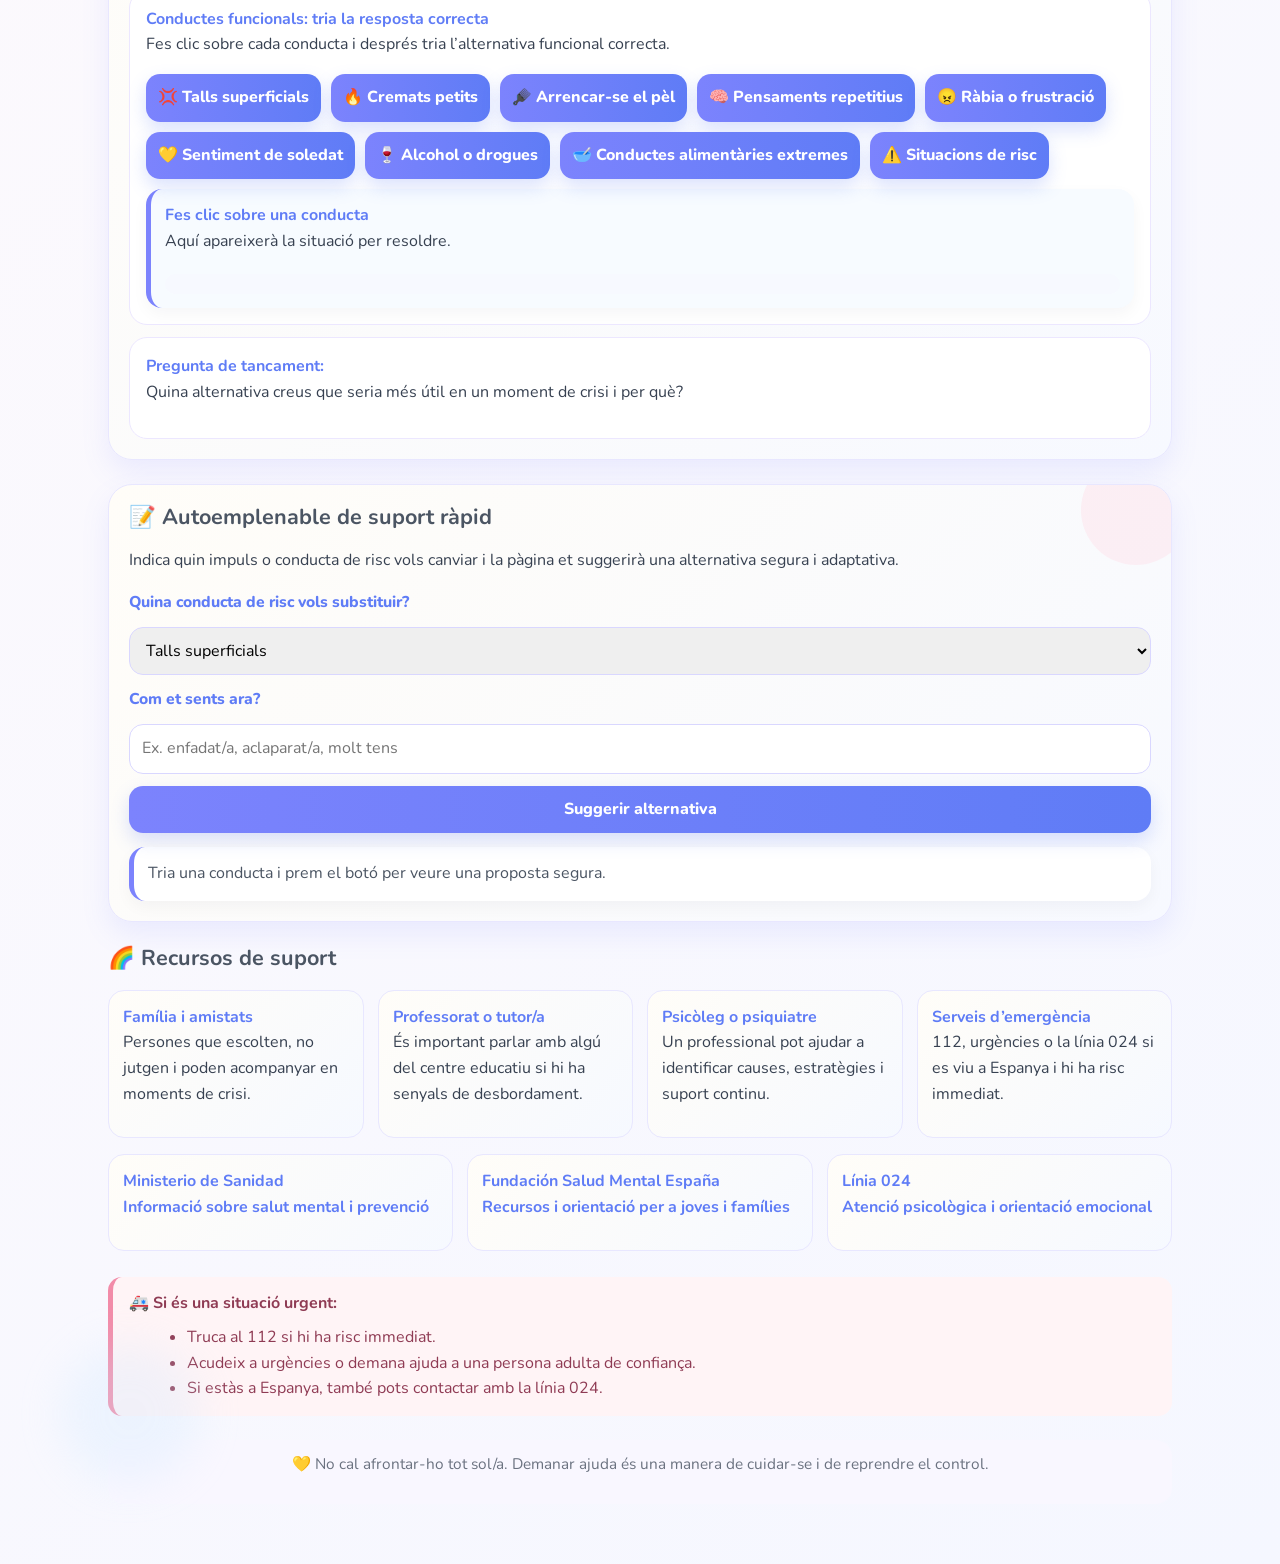
==== commit 8a615f9e: "Afegit boto al menu d index i enllac de tornada" ====
--- a/index.html
+++ b/index.html
@@ -490,7 +490,7 @@
         <a href="#conductes">Conductes</a>
         <a href="#recursos">Recursos</a>
 <a href="detectiu_pensaments.html" style="background-color: #E2D9F3; color: #5D3F9B; padding: 8px 18px; border-radius: 50px; text-decoration: none; font-weight: bold; display: inline-block; border: 1.5px solid #C0B0E0; transition: background-color 0.3s ease;">🕵️‍♂️ Detectiu dels pensaments</a>
-<a href="termometre.html" class="boto-termometre">🌡️ Termòmetre de les emocions</a> 
+<a href="termometre.html" style="background-color: #e2e4f6; color: #6f73ee; padding: 8px 18px; border-radius: 50px; text-decoration: none; font-weight: bold; display: inline-block; border: 1.5px solid #C0B0E0; transition: background-color 0.3s ease;">🌡️ Termòmetre de les emocions</a> 
         <a href="#ajuda">Ajuda</a>
       </div>
     </div>
